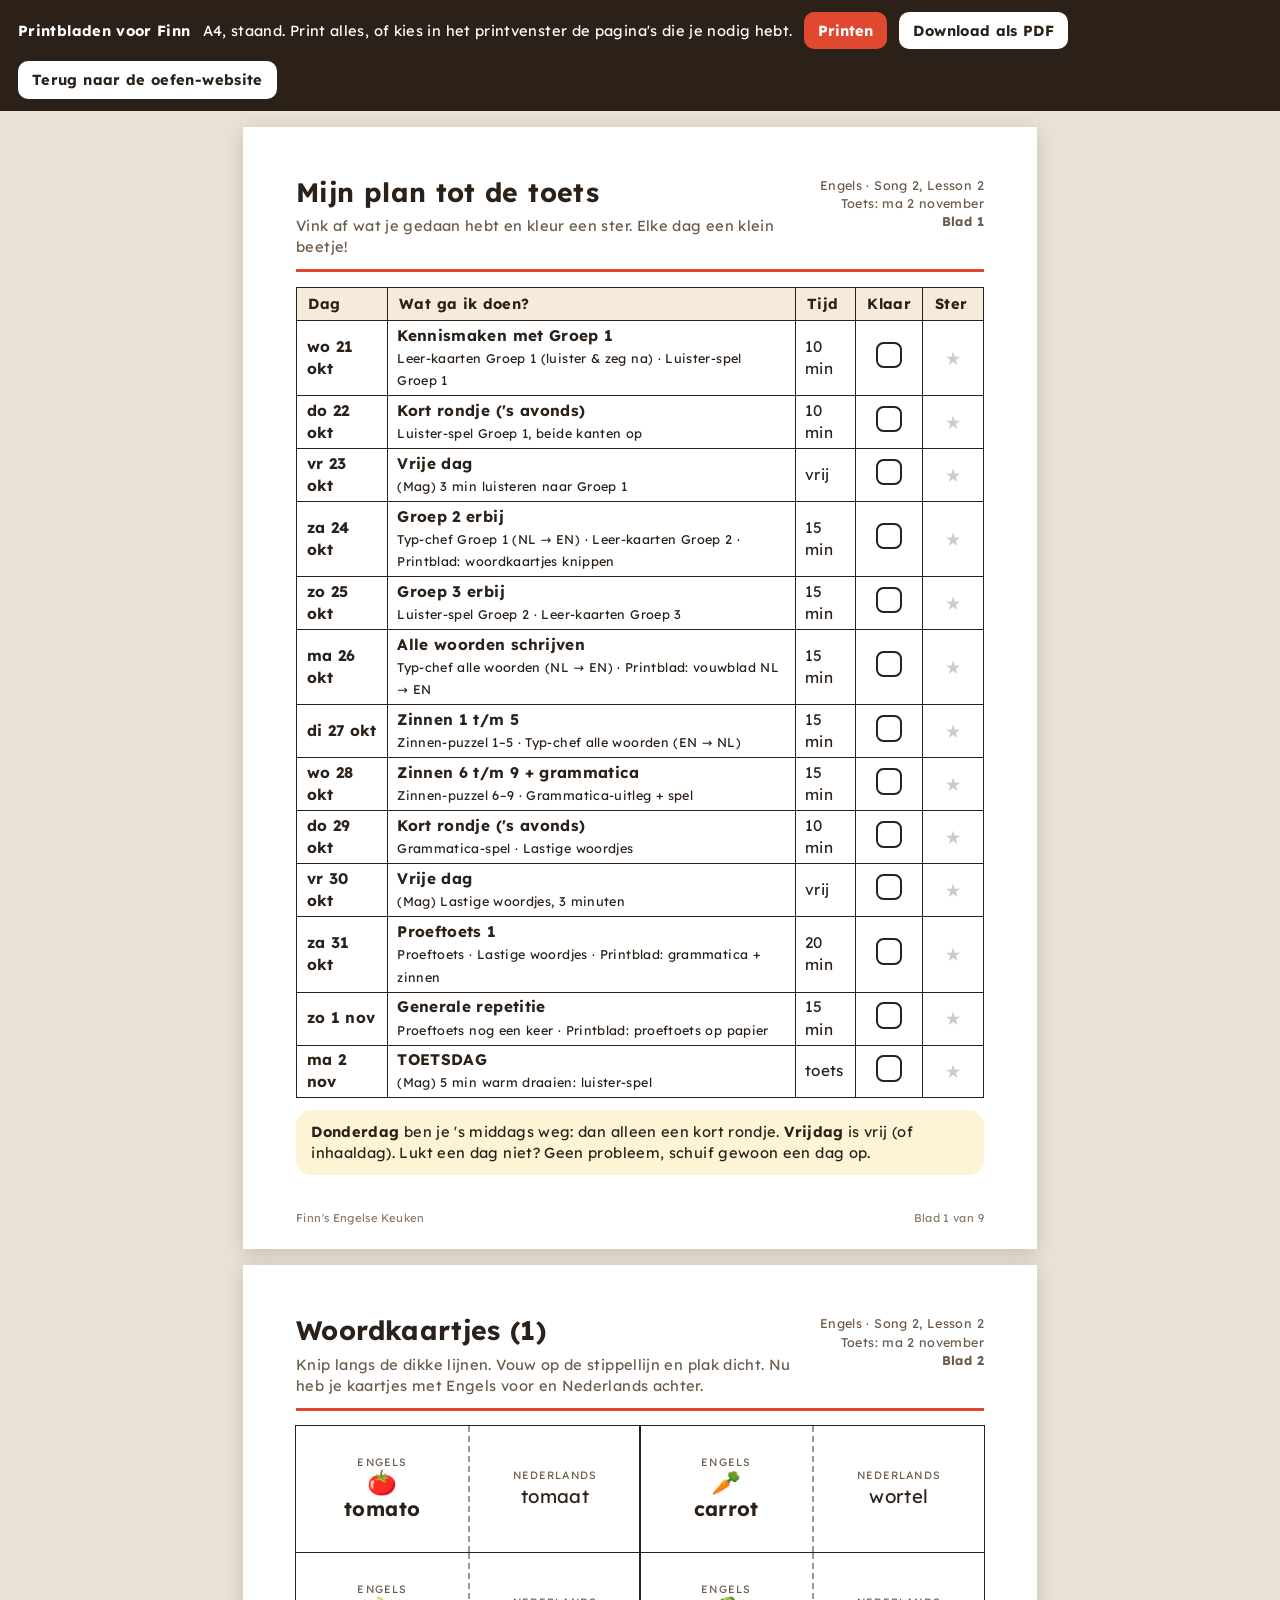
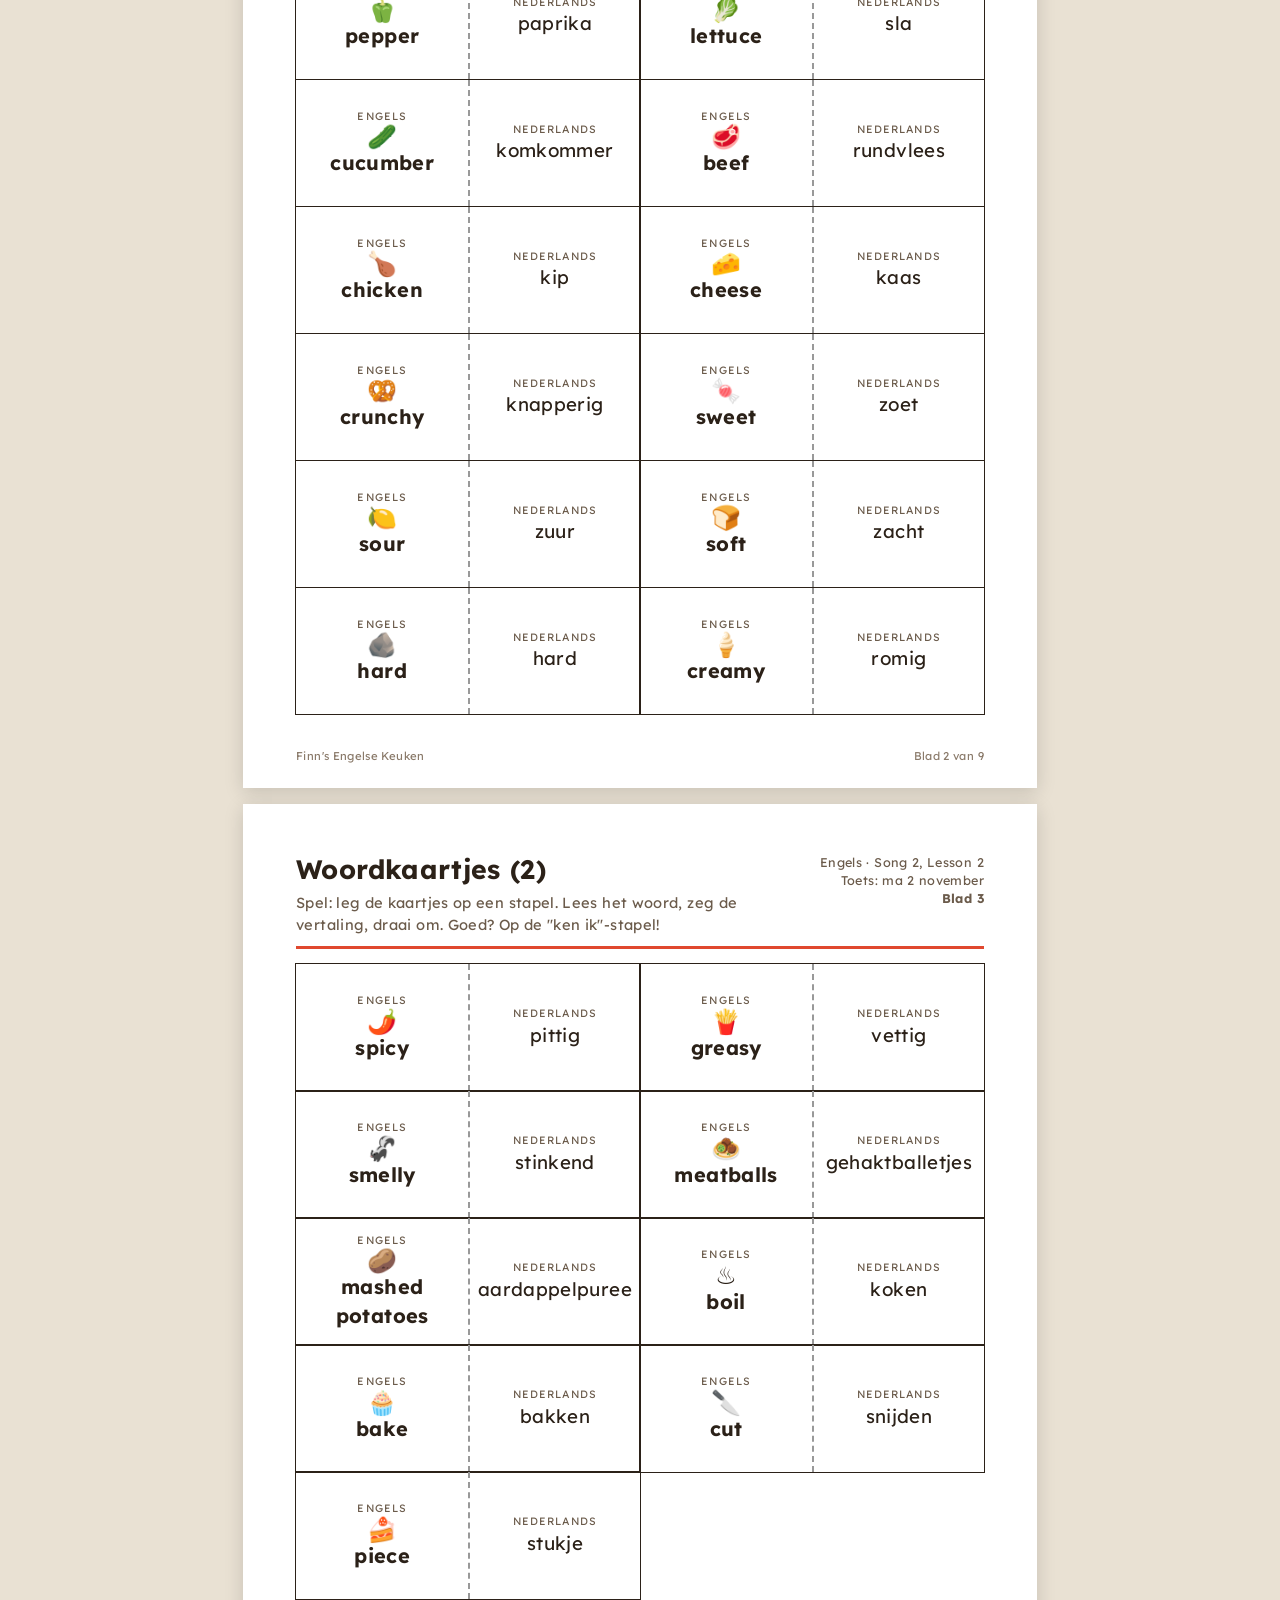
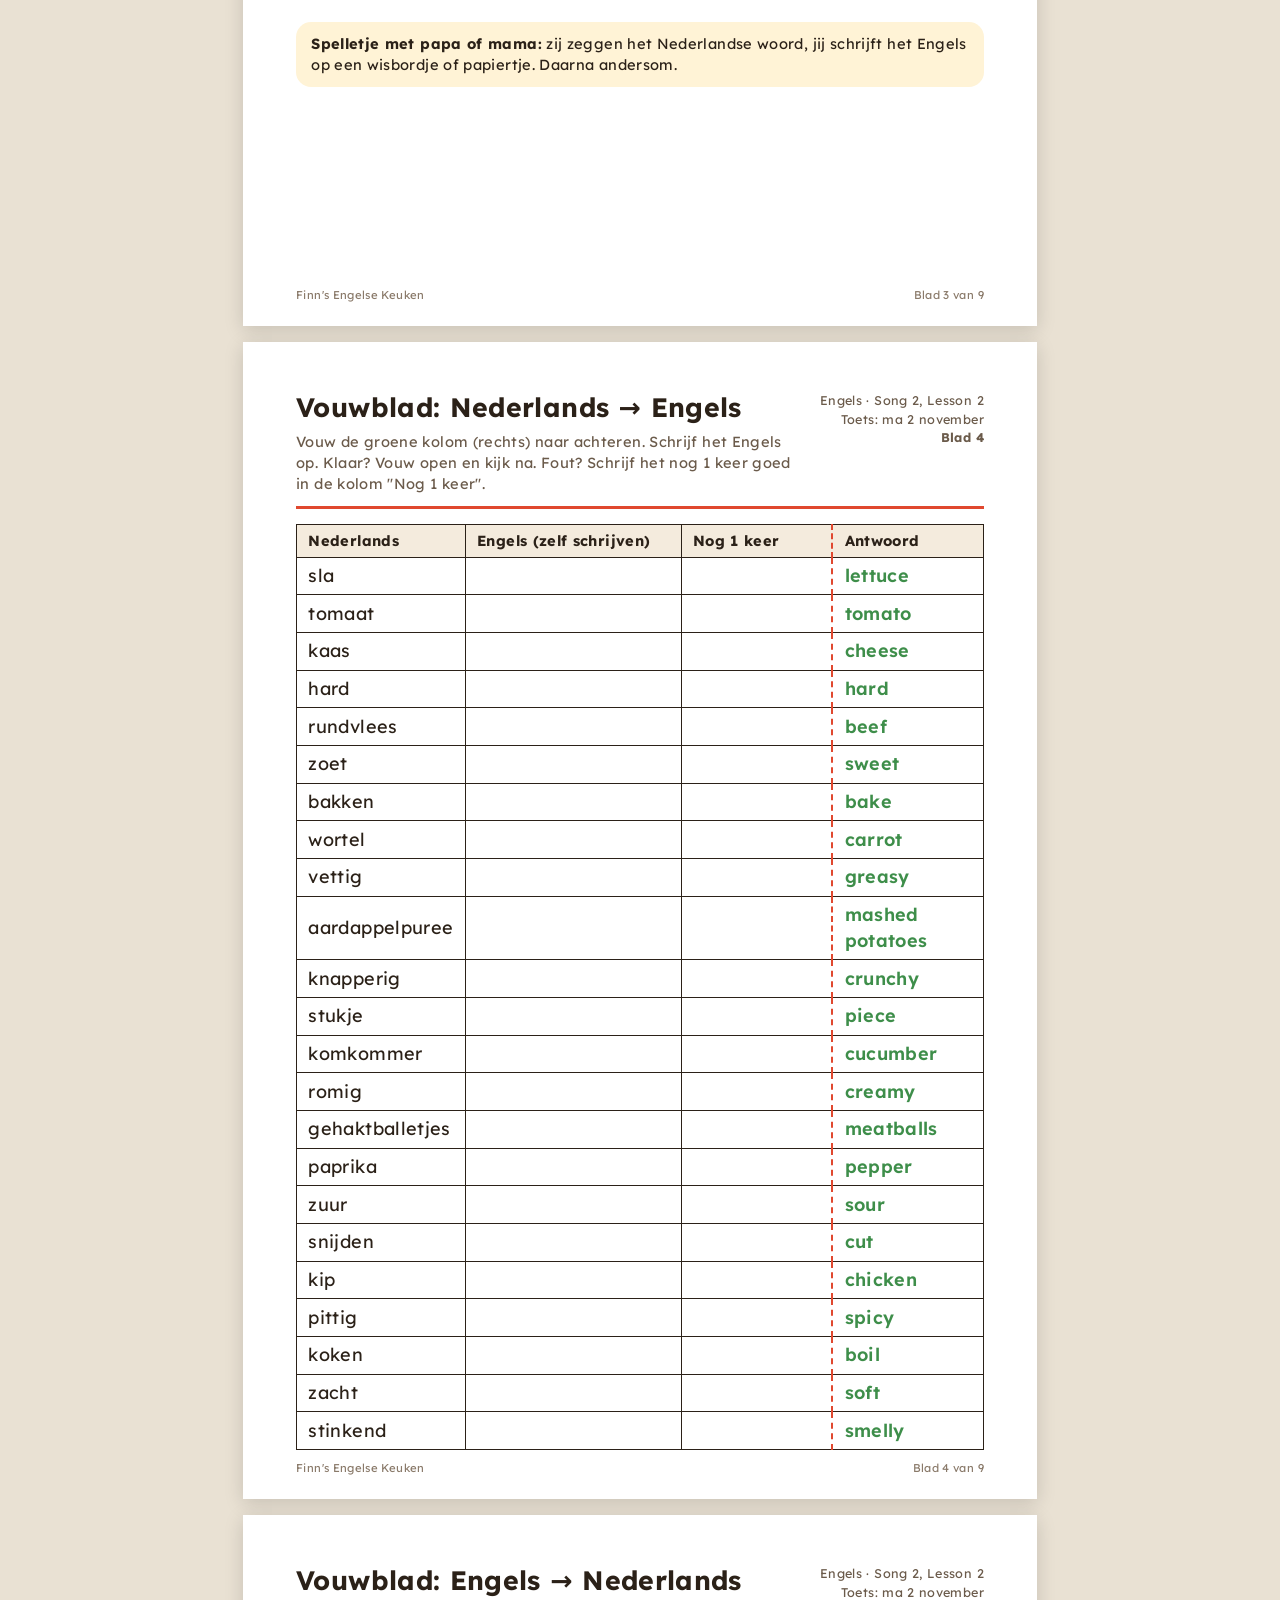
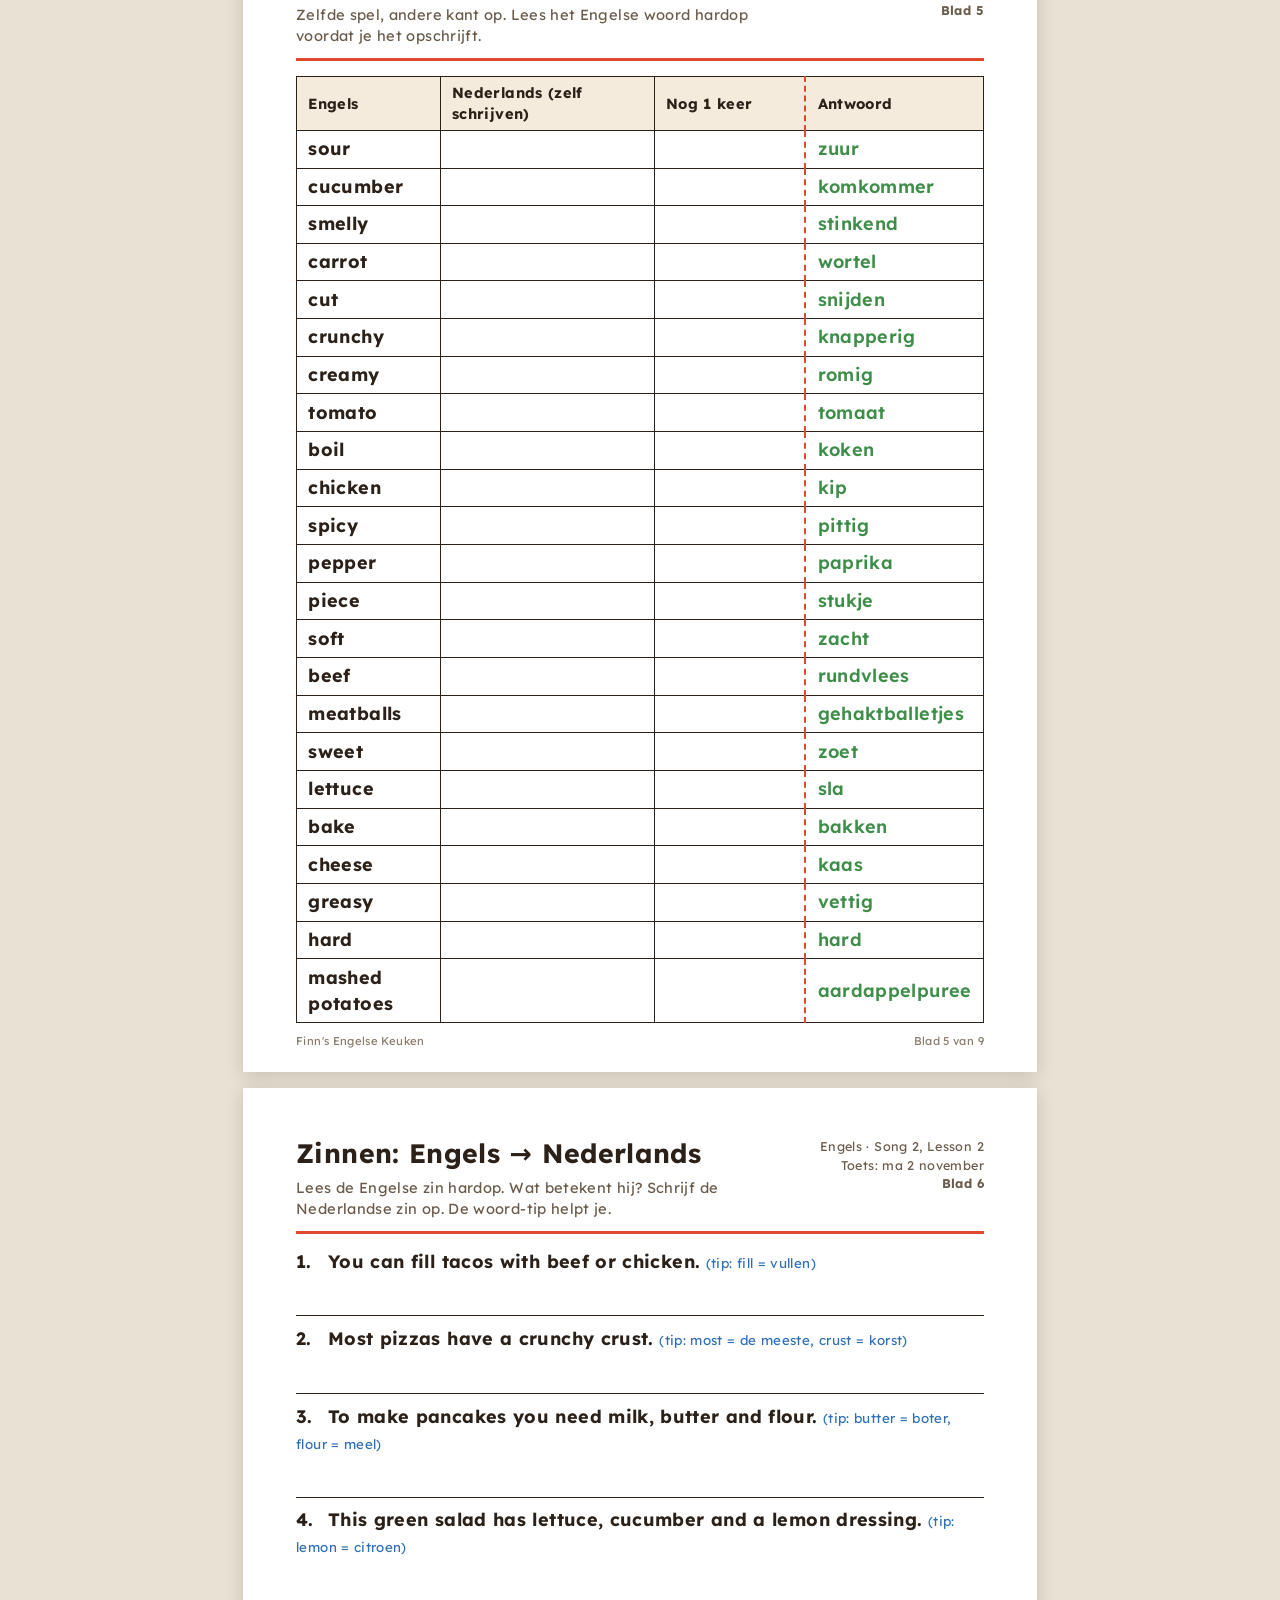
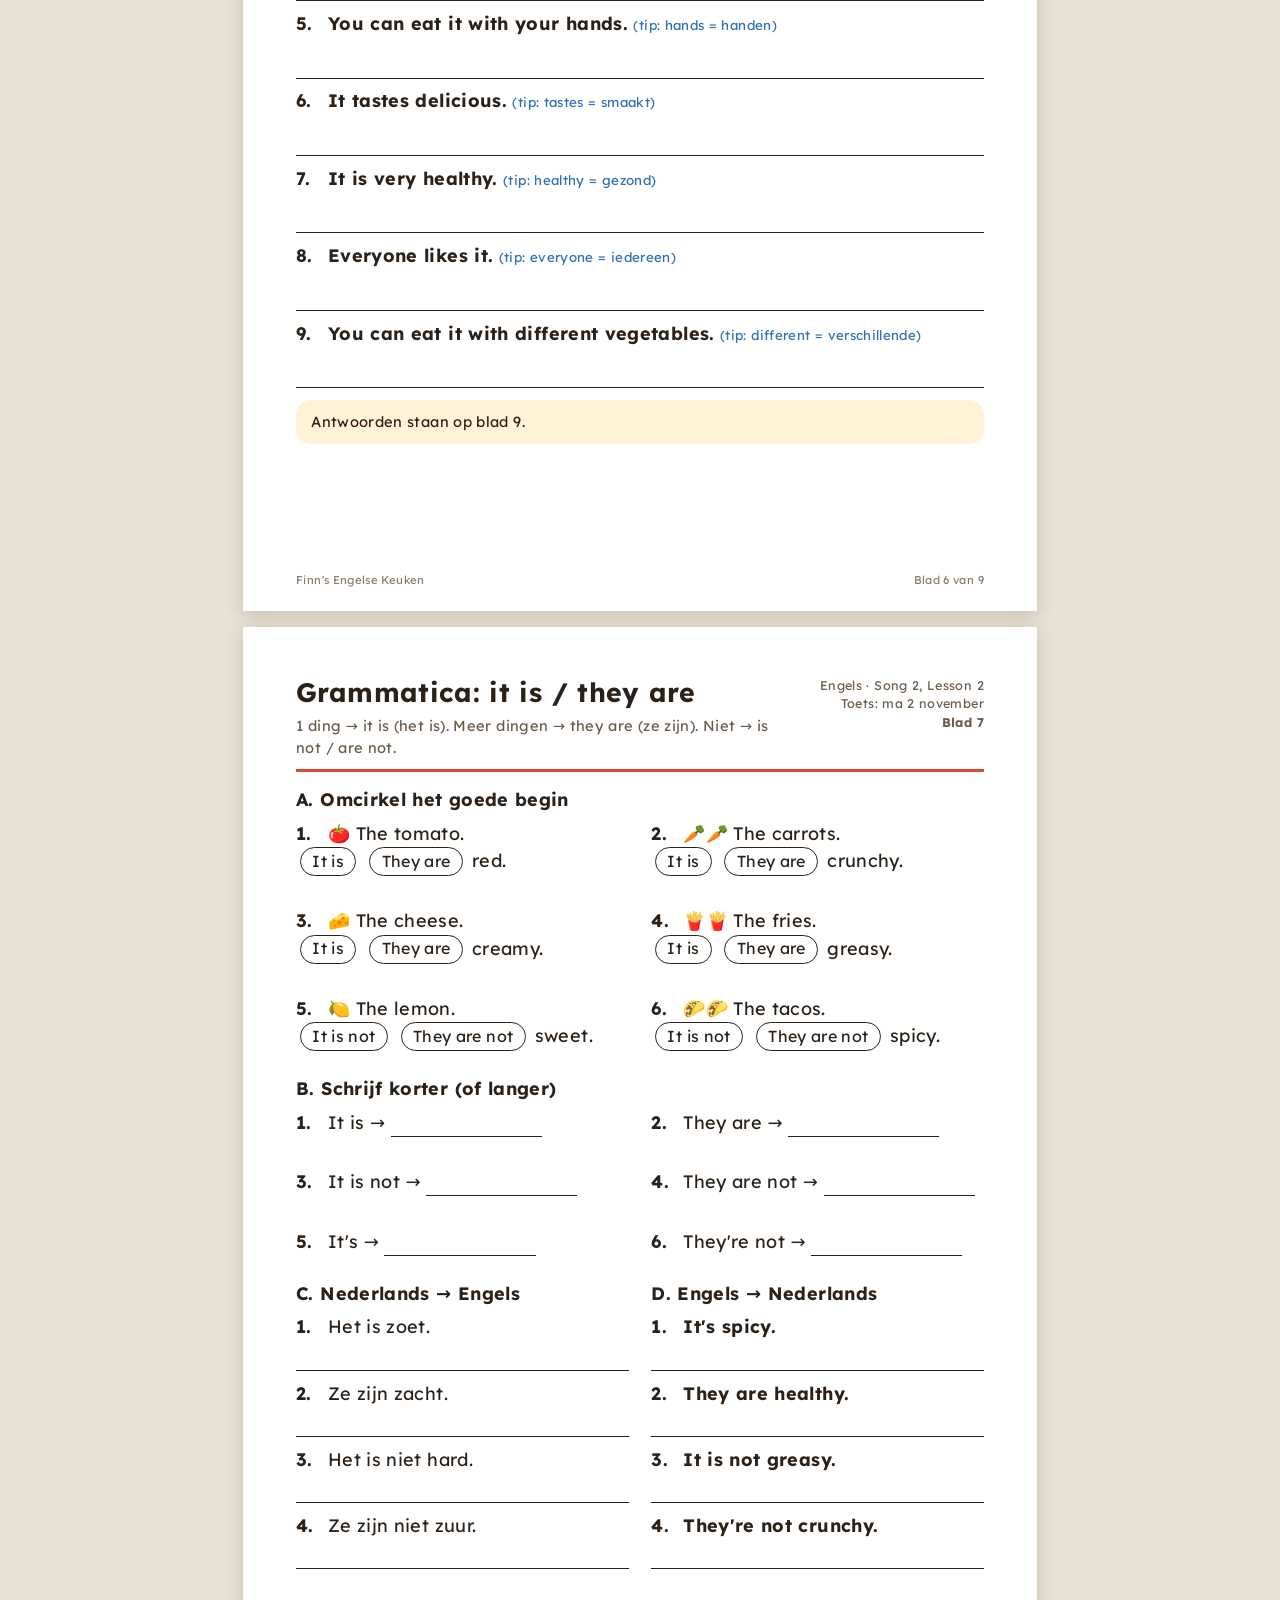
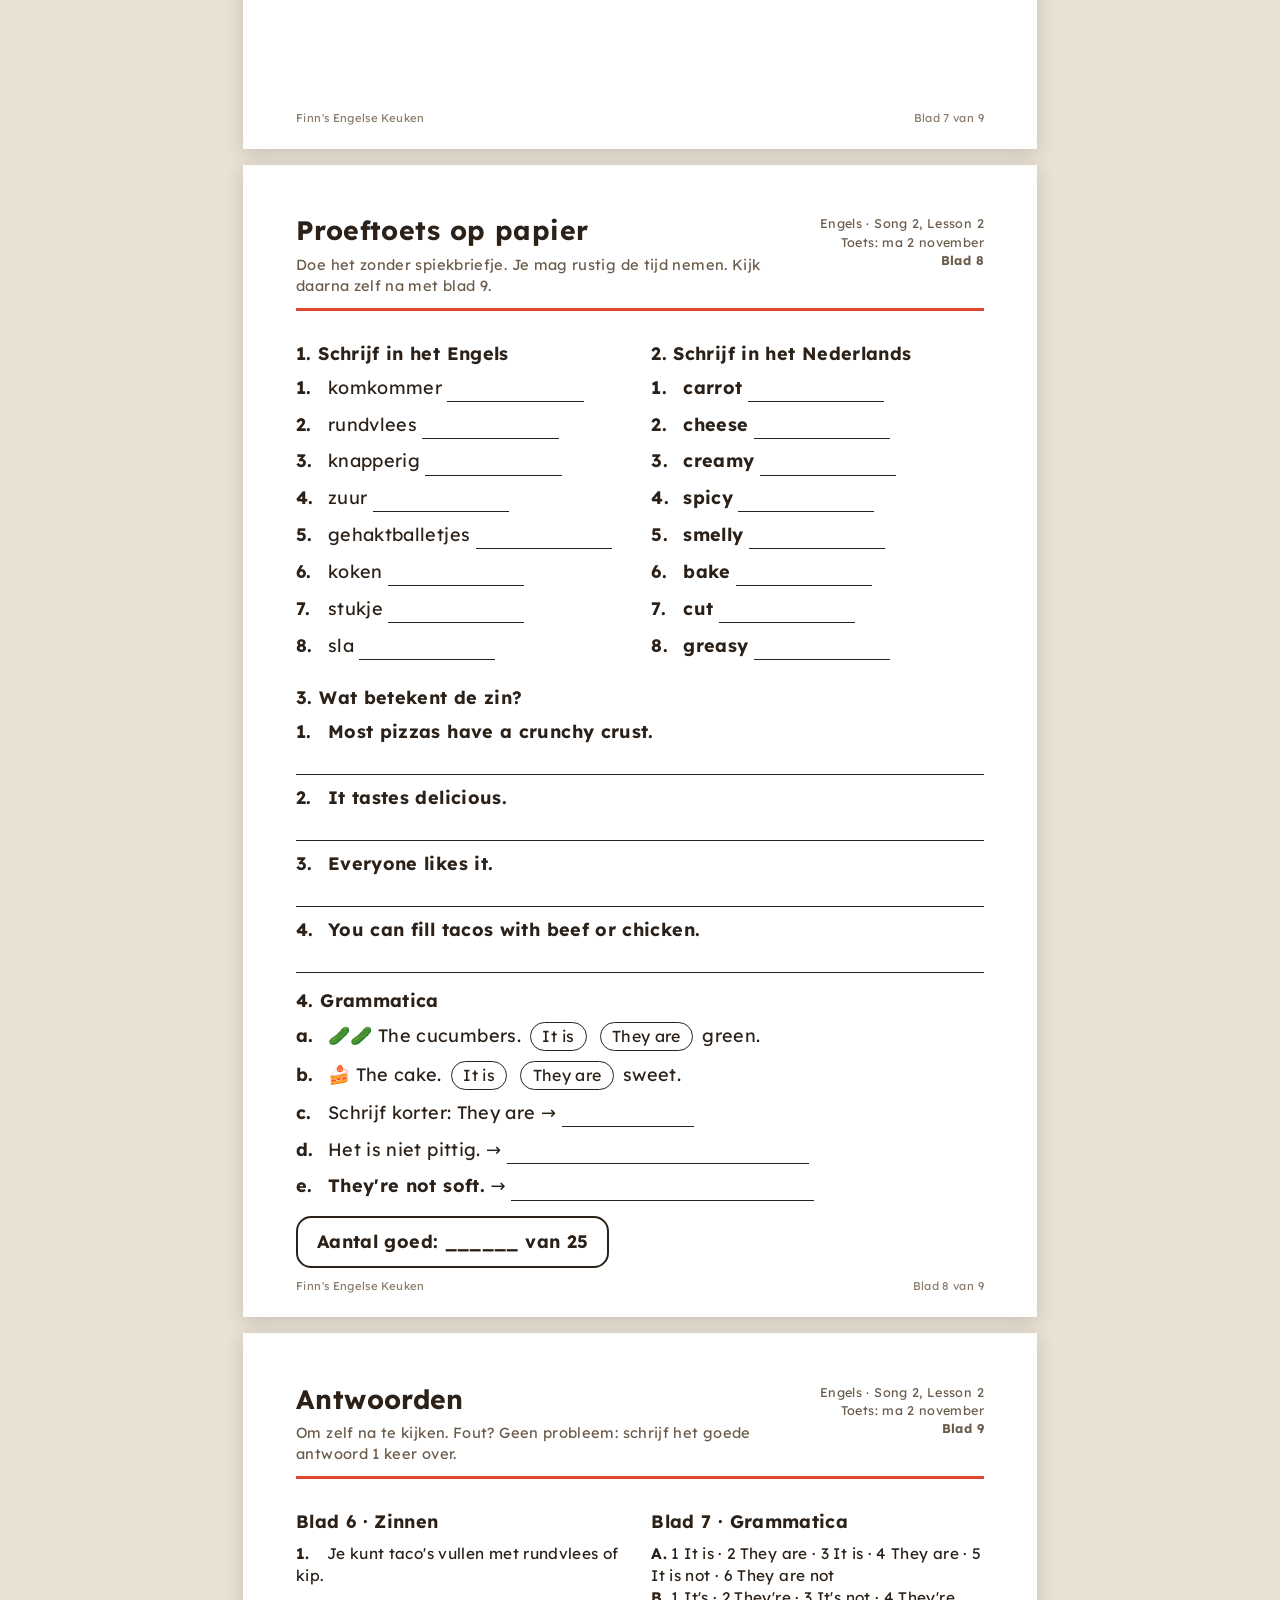
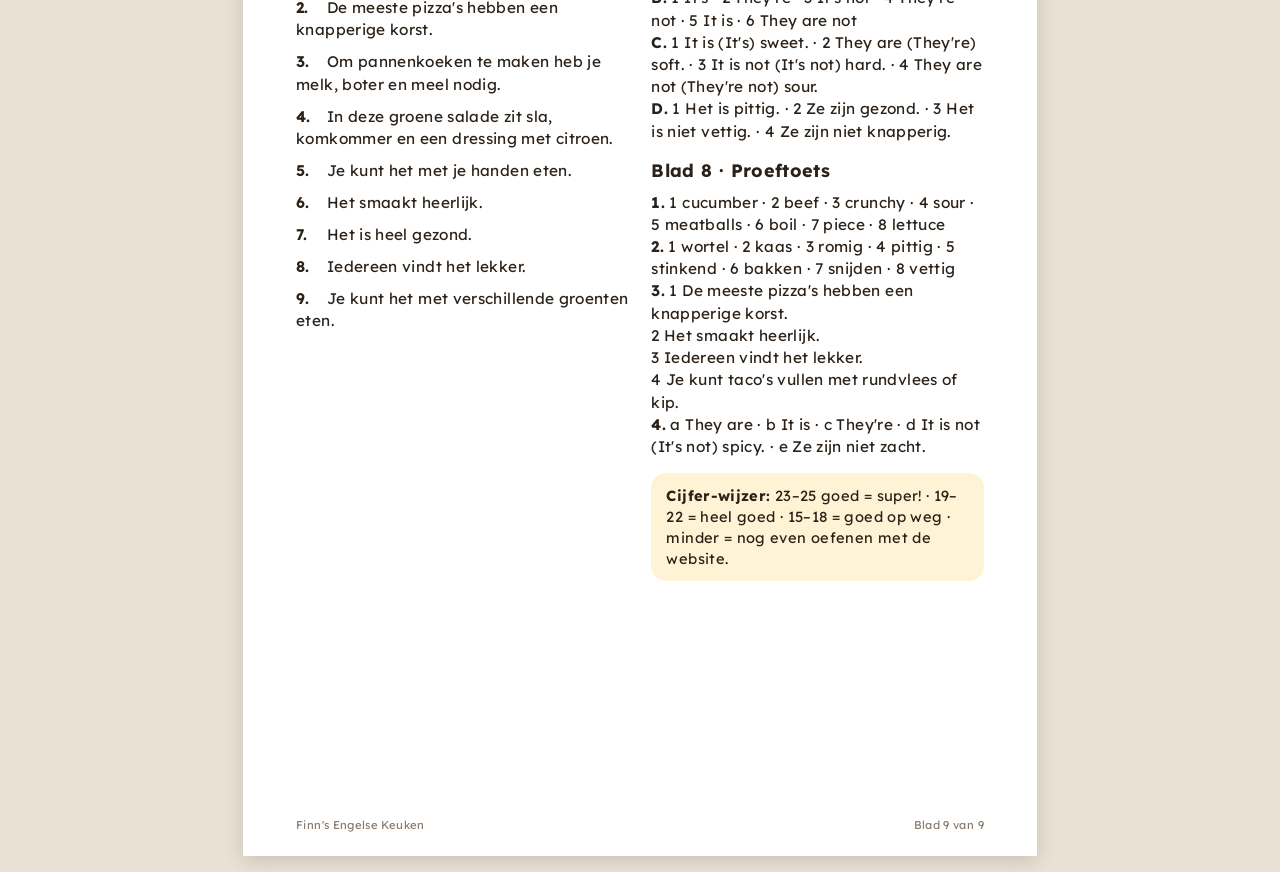
==== print.html @ b48a74d8 "Finn's Engelse Keuken" ====
<!doctype html>
<html lang="nl">
<head>
<meta charset="utf-8">
<meta name="viewport" content="width=device-width,initial-scale=1">
<title>Printbladen – Finn's Engelse Keuken</title>
<link rel="preconnect" href="https://fonts.googleapis.com">
<link rel="preconnect" href="https://fonts.gstatic.com" crossorigin>
<link href="https://fonts.googleapis.com/css2?family=Lexend:wght@400;600;700&display=swap" rel="stylesheet">
<style>
@page{size:A4;margin:13mm 14mm}
*{box-sizing:border-box}
body{font-family:'Lexend',system-ui,sans-serif;color:#2B2118;margin:0;background:#E9E1D3;letter-spacing:.02em;line-height:1.45;font-size:13.5pt}
.bar{position:sticky;top:0;background:#2B2118;color:#fff;padding:12px 18px;display:flex;gap:12px;align-items:center;flex-wrap:wrap;z-index:5;font-size:11pt}
.bar button,.bar a{font:inherit;font-weight:700;background:#E0482F;color:#fff;border:0;border-radius:10px;padding:8px 14px;cursor:pointer;text-decoration:none}
.bar a{background:#fff;color:#2B2118}
.page{width:210mm;min-height:297mm;margin:16px auto;background:#fff;padding:13mm 14mm;box-shadow:0 4px 18px rgba(0,0,0,.15);position:relative;overflow:hidden}
@media print{body{background:#fff;font-size:12.5pt}.bar{display:none}.page{margin:0;box-shadow:none;width:auto;min-height:0;padding:0;page-break-after:always;break-after:page}.page:last-child{page-break-after:auto;break-after:auto}}
h1{font-size:20pt;margin:0 0 2mm;line-height:1.2}
h2{font-size:13.5pt;margin:4mm 0 2mm}
.sub{color:#6B5B4B;font-size:11pt;margin:0 0 4mm}
.head{display:flex;justify-content:space-between;align-items:flex-start;border-bottom:3px solid #E0482F;padding-bottom:3mm;margin-bottom:4mm}
.head .nm{font-size:9.5pt;color:#6B5B4B;text-align:right;white-space:nowrap;padding-left:6mm}
.tip{background:#FFF3D6;border-radius:4mm;padding:3mm 4mm;font-size:11pt;margin:3mm 0}
table{width:100%;border-collapse:collapse}
td,th{border:1.5px solid #2B2118;padding:1.4mm 3mm;vertical-align:middle;text-align:left}
th{background:#F4EBDD;font-size:11pt}
.wline{height:11mm}
.plan td{padding:1mm 2.5mm}
.fold{border-left:2.5px dashed #E0482F!important}
.ans{color:#3E8E4A;font-weight:600}
.chk{width:7mm;height:7mm;border:2px solid #2B2118;border-radius:2mm;display:inline-block}
.cards{display:grid;grid-template-columns:1fr 1fr;gap:0}
.fc{display:grid;grid-template-columns:1fr 1fr;border:1.5px solid #2B2118;height:34mm;margin:-.75px}
.fc>div{display:flex;flex-direction:column;align-items:center;justify-content:center;text-align:center;padding:2mm}
.fc .en{font-weight:700;font-size:15pt}
.fc .nl{font-size:14pt;border-left:2px dashed #999}
.fc .pic{font-size:18pt;line-height:1}
.fc .lab{font-size:8pt;color:#6B5B4B;text-transform:uppercase;letter-spacing:.1em}
.lines{border-bottom:1.5px solid #2B2118;height:11mm}
.q{margin:0 0 2.6mm}
.num{display:inline-block;width:7mm;font-weight:700}
.circle{display:inline-block;border:1.5px solid #2B2118;border-radius:99px;padding:.5mm 3mm;margin:0 1mm;font-size:12pt}
.two{display:grid;grid-template-columns:1fr 1fr;gap:6mm}
.score{border:2px solid #2B2118;border-radius:4mm;padding:3mm 5mm;display:inline-block;font-weight:700}
.foot{position:absolute;bottom:6mm;left:14mm;right:14mm;font-size:8.5pt;color:#8a7a6a;display:flex;justify-content:space-between}
@media print{.foot{display:none}}
.star{font-size:14pt;color:#ccc}
</style>
</head>
<body>
<div class="bar"><b>Printbladen voor Finn</b><span>A4, staand. Print alles, of kies in het printvenster de pagina's die je nodig hebt.</span><button onclick="print()">Printen</button><a href="Printbladen_Finn_Engels.pdf" download>Download als PDF</a><a href="index.html">Terug naar de oefen-website</a></div>
<div id="pages"></div>
<script src="data.js"></script>
<script>
const L = LESSON, P = PLAN;
const esc = s => String(s).replace(/[&<>"]/g, c => ({'&':'&amp;','<':'&lt;','>':'&gt;','"':'&quot;'}[c]));
const head = (t, s, n) => `<div class="head"><div><h1>${t}</h1><p class="sub" style="margin:0">${s}</p></div><div class="nm">Engels · Song 2, Lesson 2<br>Toets: ma 2 november<br><b>Blad ${n}</b></div></div>`;
const pages = [];

// 1 Planning
pages.push(`${head('Mijn plan tot de toets', 'Vink af wat je gedaan hebt en kleur een ster. Elke dag een klein beetje!', 1)}
<table class="plan" style="font-size:11.5pt"><tr><th style="width:24mm">Dag</th><th>Wat ga ik doen?</th><th style="width:16mm">Tijd</th><th style="width:16mm">Klaar</th><th style="width:16mm">Ster</th></tr>
${P.map(d => `<tr><td><b>${esc(d.day)}</b></td><td><b>${esc(d.title)}</b><br><span style="font-size:9.5pt">${d.tasks.map(t => esc(t.text)).join(' · ')}</span></td><td>${d.test ? 'toets' : d.min ? d.min + ' min' : 'vrij'}</td><td style="text-align:center"><span class="chk"></span></td><td style="text-align:center"><span class="star">★</span></td></tr>`).join('')}
</table>
<div class="tip"><b>Donderdag</b> ben je 's middags weg: dan alleen een kort rondje. <b>Vrijdag</b> is vrij (of inhaaldag). Lukt een dag niet? Geen probleem, schuif gewoon een dag op.</div>`);

// 2-3 Woordkaartjes
const cardsHtml = ws => `<div class="cards">${ws.map(w => `<div class="fc"><div><span class="lab">Engels</span><span class="pic">${w.pic}</span><span class="en">${esc(w.en)}</span></div><div class="nl"><span class="lab">Nederlands</span><span>${esc(w.nl)}</span></div></div>`).join('')}</div>`;
pages.push(`${head('Woordkaartjes (1)', 'Knip langs de dikke lijnen. Vouw op de stippellijn en plak dicht. Nu heb je kaartjes met Engels voor en Nederlands achter.', 2)}${cardsHtml(L.words.slice(0, 14))}`);
pages.push(`${head('Woordkaartjes (2)', 'Spel: leg de kaartjes op een stapel. Lees het woord, zeg de vertaling, draai om. Goed? Op de "ken ik"-stapel!', 3)}${cardsHtml(L.words.slice(14))}
<div class="tip" style="margin-top:6mm"><b>Spelletje met papa of mama:</b> zij zeggen het Nederlandse woord, jij schrijft het Engels op een wisbordje of papiertje. Daarna andersom.</div>`);

// 4 Vouwblad NL->EN
const order1 = [3,0,7,12,5,9,20,1,15,18,8,22,4,13,17,2,10,21,6,14,19,11,16];
pages.push(`${head('Vouwblad: Nederlands → Engels', 'Vouw de groene kolom (rechts) naar achteren. Schrijf het Engels op. Klaar? Vouw open en kijk na. Fout? Schrijf het nog 1 keer goed in de kolom "Nog 1 keer".', 4)}
<table><tr><th style="width:38mm">Nederlands</th><th>Engels (zelf schrijven)</th><th style="width:40mm">Nog 1 keer</th><th class="fold" style="width:40mm">Antwoord</th></tr>
${order1.map(i => L.words[i]).map(w => `<tr><td>${esc(w.nl)}</td><td></td><td></td><td class="fold ans">${esc(w.en)}</td></tr>`).join('')}</table>`);

// 5 Vouwblad EN->NL
const order2 = [10,4,16,1,21,8,13,0,19,6,14,2,22,11,5,17,9,3,20,7,15,12,18];
pages.push(`${head('Vouwblad: Engels → Nederlands', 'Zelfde spel, andere kant op. Lees het Engelse woord hardop voordat je het opschrijft.', 5)}
<table><tr><th style="width:38mm">Engels</th><th>Nederlands (zelf schrijven)</th><th style="width:40mm">Nog 1 keer</th><th class="fold" style="width:40mm">Antwoord</th></tr>
${order2.map(i => L.words[i]).map(w => `<tr><td><b>${esc(w.en)}</b></td><td></td><td></td><td class="fold ans">${esc(w.nl)}</td></tr>`).join('')}</table>`);

// 6 Zinnen
pages.push(`${head('Zinnen: Engels → Nederlands', 'Lees de Engelse zin hardop. Wat betekent hij? Schrijf de Nederlandse zin op. De woord-tip helpt je.', 6)}
${L.phrases.map((p, i) => `<div class="q"><span class="num">${i + 1}.</span> <b>${esc(p.en)}</b> <span style="font-size:10pt;color:#2F6FB5">(tip: ${esc(p.tip)})</span><div class="lines"></div></div>`).join('')}
<div class="tip">Antwoorden staan op blad 9.</div>`);

// 7 Grammatica
const gA = [['🍅','The tomato.','red.','It is','They are'],['🥕🥕','The carrots.','crunchy.','It is','They are'],['🧀','The cheese.','creamy.','It is','They are'],['🍟🍟','The fries.','greasy.','It is','They are'],['🍋','The lemon.','sweet.','It is not','They are not'],['🌮🌮','The tacos.','spicy.','It is not','They are not']];
pages.push(`${head('Grammatica: it is / they are', '1 ding → it is (het is). Meer dingen → they are (ze zijn). Niet → is not / are not.', 7)}
<h2>A. Omcirkel het goede begin</h2>
<div class="two">${gA.map((g, i) => `<div class="q"><span class="num">${i + 1}.</span> ${g[0]} ${g[1]}<br><span class="circle">${g[3]}</span> <span class="circle">${g[4]}</span> ${g[2]}</div>`).join('')}</div>
<h2>B. Schrijf korter (of langer)</h2>
<div class="two">${[["It is →",""],["They are →",""],["It is not →",""],["They are not →",""],["It's →",""],["They're not →",""]].map((x,i)=>`<div class="q"><span class="num">${i+1}.</span> ${x[0]} <span style="display:inline-block;width:40mm;border-bottom:1.5px solid #2B2118">&nbsp;</span></div>`).join('')}</div>
<div class="two"><div><h2>C. Nederlands → Engels</h2>
${['Het is zoet.','Ze zijn zacht.','Het is niet hard.','Ze zijn niet zuur.'].map((s,i)=>`<div class="q"><span class="num">${i+1}.</span> ${s}<div class="lines" style="height:8mm"></div></div>`).join('')}</div><div>
<h2>D. Engels → Nederlands</h2>
${["It's spicy.","They are healthy.","It is not greasy.","They're not crunchy."].map((s,i)=>`<div class="q"><span class="num">${i+1}.</span> <b>${s}</b><div class="lines" style="height:8mm"></div></div>`).join('')}</div></div>`);

// 8 Proeftoets
const tNE = ['cucumber','beef','crunchy','sour','meatballs','boil','piece','lettuce'].map(id => L.words.find(w => w.id === id));
const tEN = ['carrot','cheese','creamy','spicy','smelly','bake','cut','greasy'].map(id => L.words.find(w => w.id === id));
const tP = [L.phrases[1], L.phrases[5], L.phrases[7], L.phrases[0]];
pages.push(`${head('Proeftoets op papier', 'Doe het zonder spiekbriefje. Je mag rustig de tijd nemen. Kijk daarna zelf na met blad 9.', 8)}
<div class="two"><div><h2>1. Schrijf in het Engels</h2>${tNE.map((w,i)=>`<div class="q"><span class="num">${i+1}.</span> ${esc(w.nl)} <span style="display:inline-block;width:36mm;border-bottom:1.5px solid #2B2118">&nbsp;</span></div>`).join('')}</div>
<div><h2>2. Schrijf in het Nederlands</h2>${tEN.map((w,i)=>`<div class="q"><span class="num">${i+1}.</span> <b>${esc(w.en)}</b> <span style="display:inline-block;width:36mm;border-bottom:1.5px solid #2B2118">&nbsp;</span></div>`).join('')}</div></div>
<h2>3. Wat betekent de zin?</h2>${tP.map((p,i)=>`<div class="q"><span class="num">${i+1}.</span> <b>${esc(p.en)}</b><div class="lines" style="height:8mm"></div></div>`).join('')}
<h2>4. Grammatica</h2>
<div class="q"><span class="num">a.</span> 🥒🥒 The cucumbers. <span class="circle">It is</span> <span class="circle">They are</span> green.</div>
<div class="q"><span class="num">b.</span> 🍰 The cake. <span class="circle">It is</span> <span class="circle">They are</span> sweet.</div>
<div class="q"><span class="num">c.</span> Schrijf korter: They are → <span style="display:inline-block;width:35mm;border-bottom:1.5px solid #2B2118">&nbsp;</span></div>
<div class="q"><span class="num">d.</span> Het is niet pittig. → <span style="display:inline-block;width:80mm;border-bottom:1.5px solid #2B2118">&nbsp;</span></div>
<div class="q"><span class="num">e.</span> <b>They're not soft.</b> → <span style="display:inline-block;width:80mm;border-bottom:1.5px solid #2B2118">&nbsp;</span></div>
<div style="margin-top:4mm"><span class="score">Aantal goed: ______ van 25</span></div>`);

// 9 Antwoorden
pages.push(`${head('Antwoorden', 'Om zelf na te kijken. Fout? Geen probleem: schrijf het goede antwoord 1 keer over.', 9)}
<div class="two"><div>
<h2>Blad 6 · Zinnen</h2>${L.phrases.map((p,i)=>`<div class="q" style="font-size:11.5pt"><span class="num">${i+1}.</span> ${esc(p.nl)}</div>`).join('')}
</div><div>
<h2>Blad 7 · Grammatica</h2>
<div style="font-size:11.5pt"><b>A.</b> 1 It is · 2 They are · 3 It is · 4 They are · 5 It is not · 6 They are not<br>
<b>B.</b> 1 It's · 2 They're · 3 It's not · 4 They're not · 5 It is · 6 They are not<br>
<b>C.</b> 1 It is (It's) sweet. · 2 They are (They're) soft. · 3 It is not (It's not) hard. · 4 They are not (They're not) sour.<br>
<b>D.</b> 1 Het is pittig. · 2 Ze zijn gezond. · 3 Het is niet vettig. · 4 Ze zijn niet knapperig.</div>
<h2>Blad 8 · Proeftoets</h2>
<div style="font-size:11.5pt"><b>1.</b> ${tNE.map((w,i)=>`${i+1} ${esc(w.en)}`).join(' · ')}<br>
<b>2.</b> ${tEN.map((w,i)=>`${i+1} ${esc(w.nl)}`).join(' · ')}<br>
<b>3.</b> ${tP.map((p,i)=>`${i+1} ${esc(p.nl)}`).join('<br>')}<br>
<b>4.</b> a They are · b It is · c They're · d It is not (It's not) spicy. · e Ze zijn niet zacht.</div>
<div class="tip" style="margin-top:4mm;font-size:11pt"><b>Cijfer-wijzer:</b> 23–25 goed = super! · 19–22 = heel goed · 15–18 = goed op weg · minder = nog even oefenen met de website.</div>
</div></div>`);

document.getElementById('pages').innerHTML = pages.map((p, i) => `<section class="page">${p}<div class="foot"><span>Finn's Engelse Keuken</span><span>Blad ${i + 1} van ${pages.length}</span></div></section>`).join('');
</script>
</body>
</html>
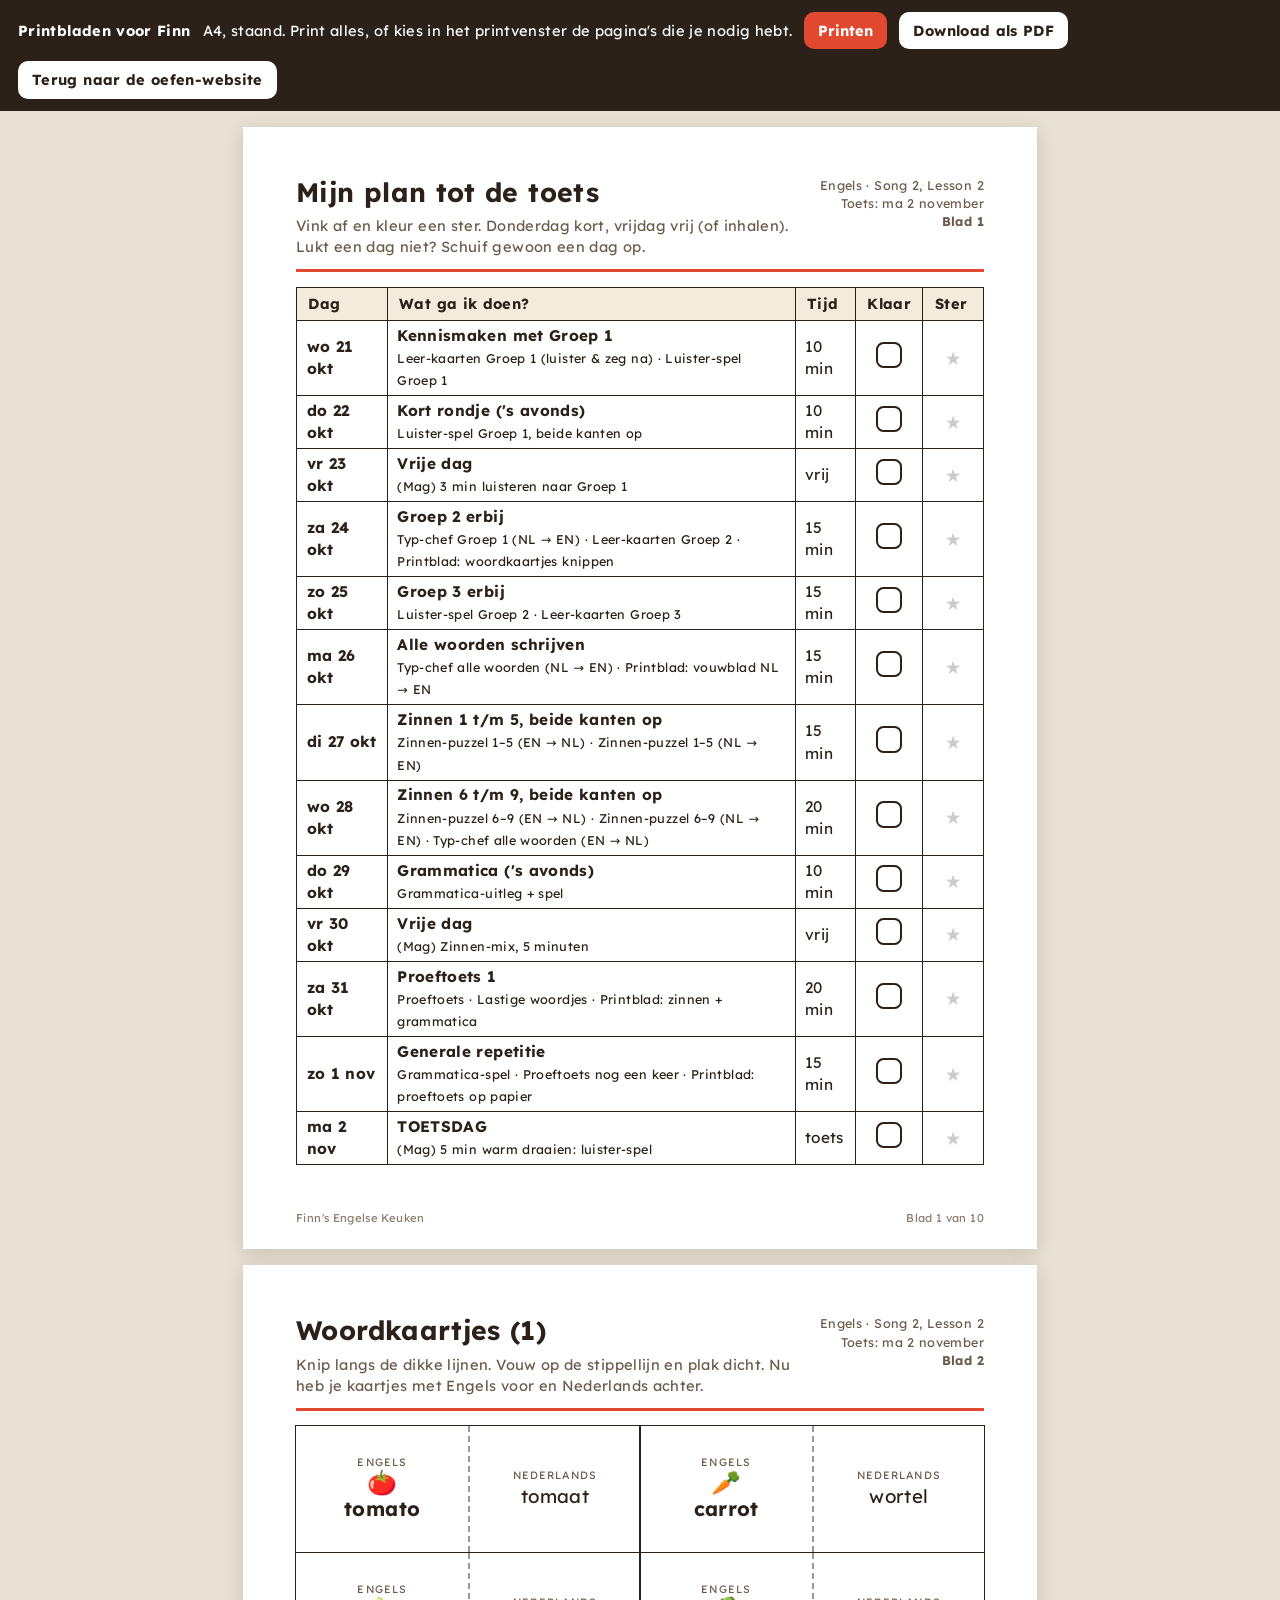
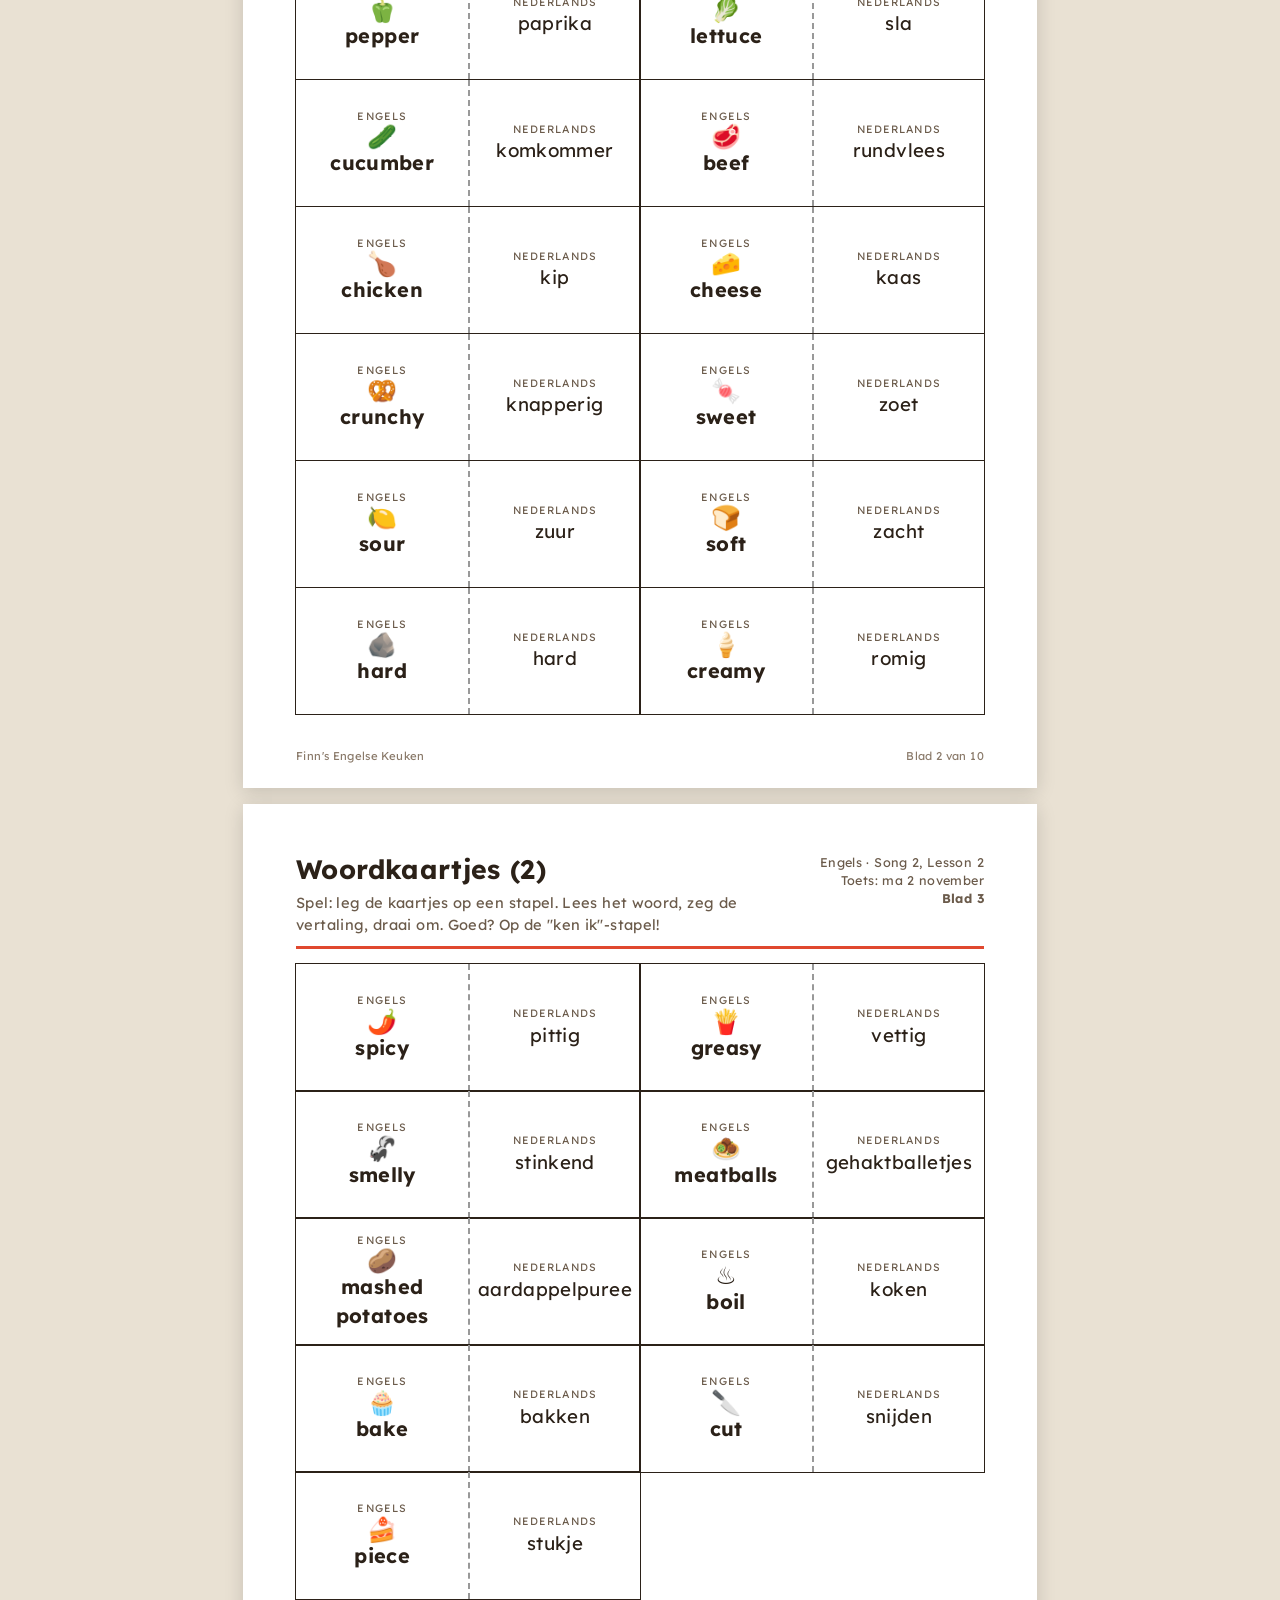
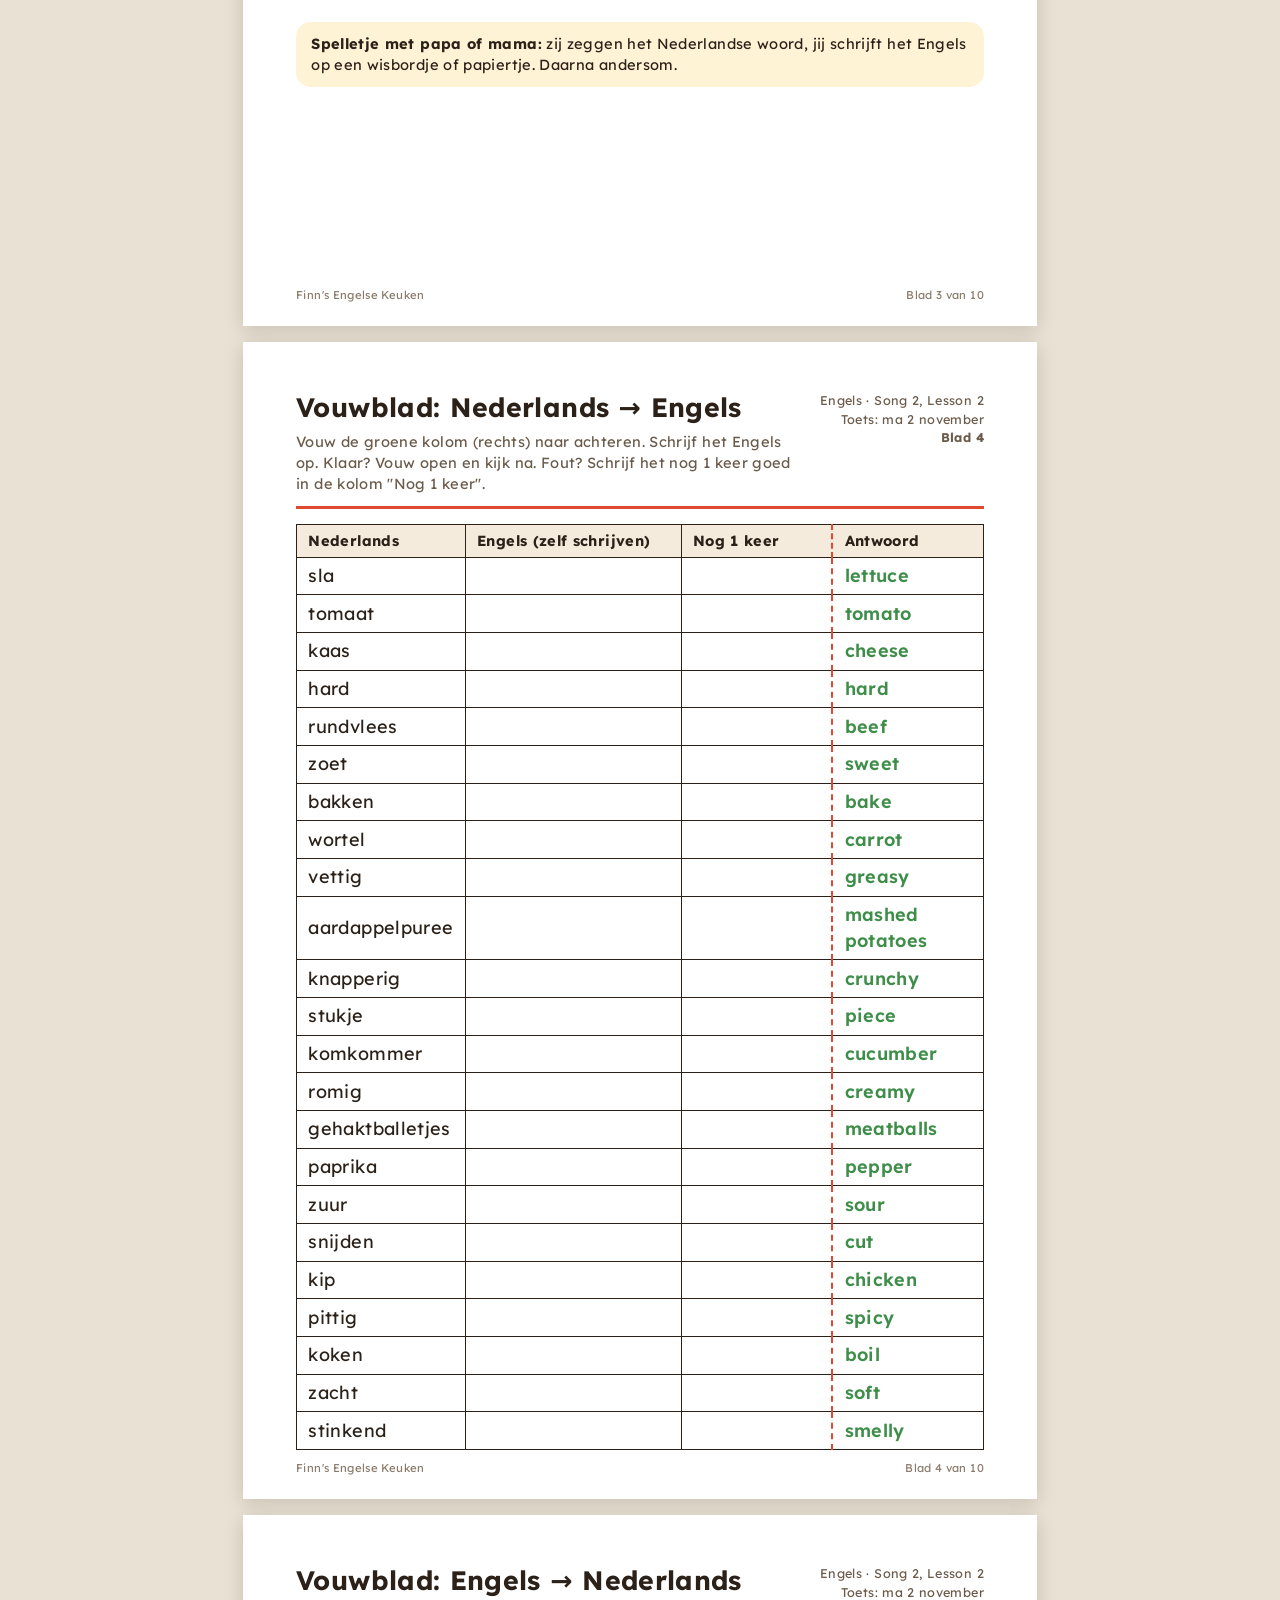
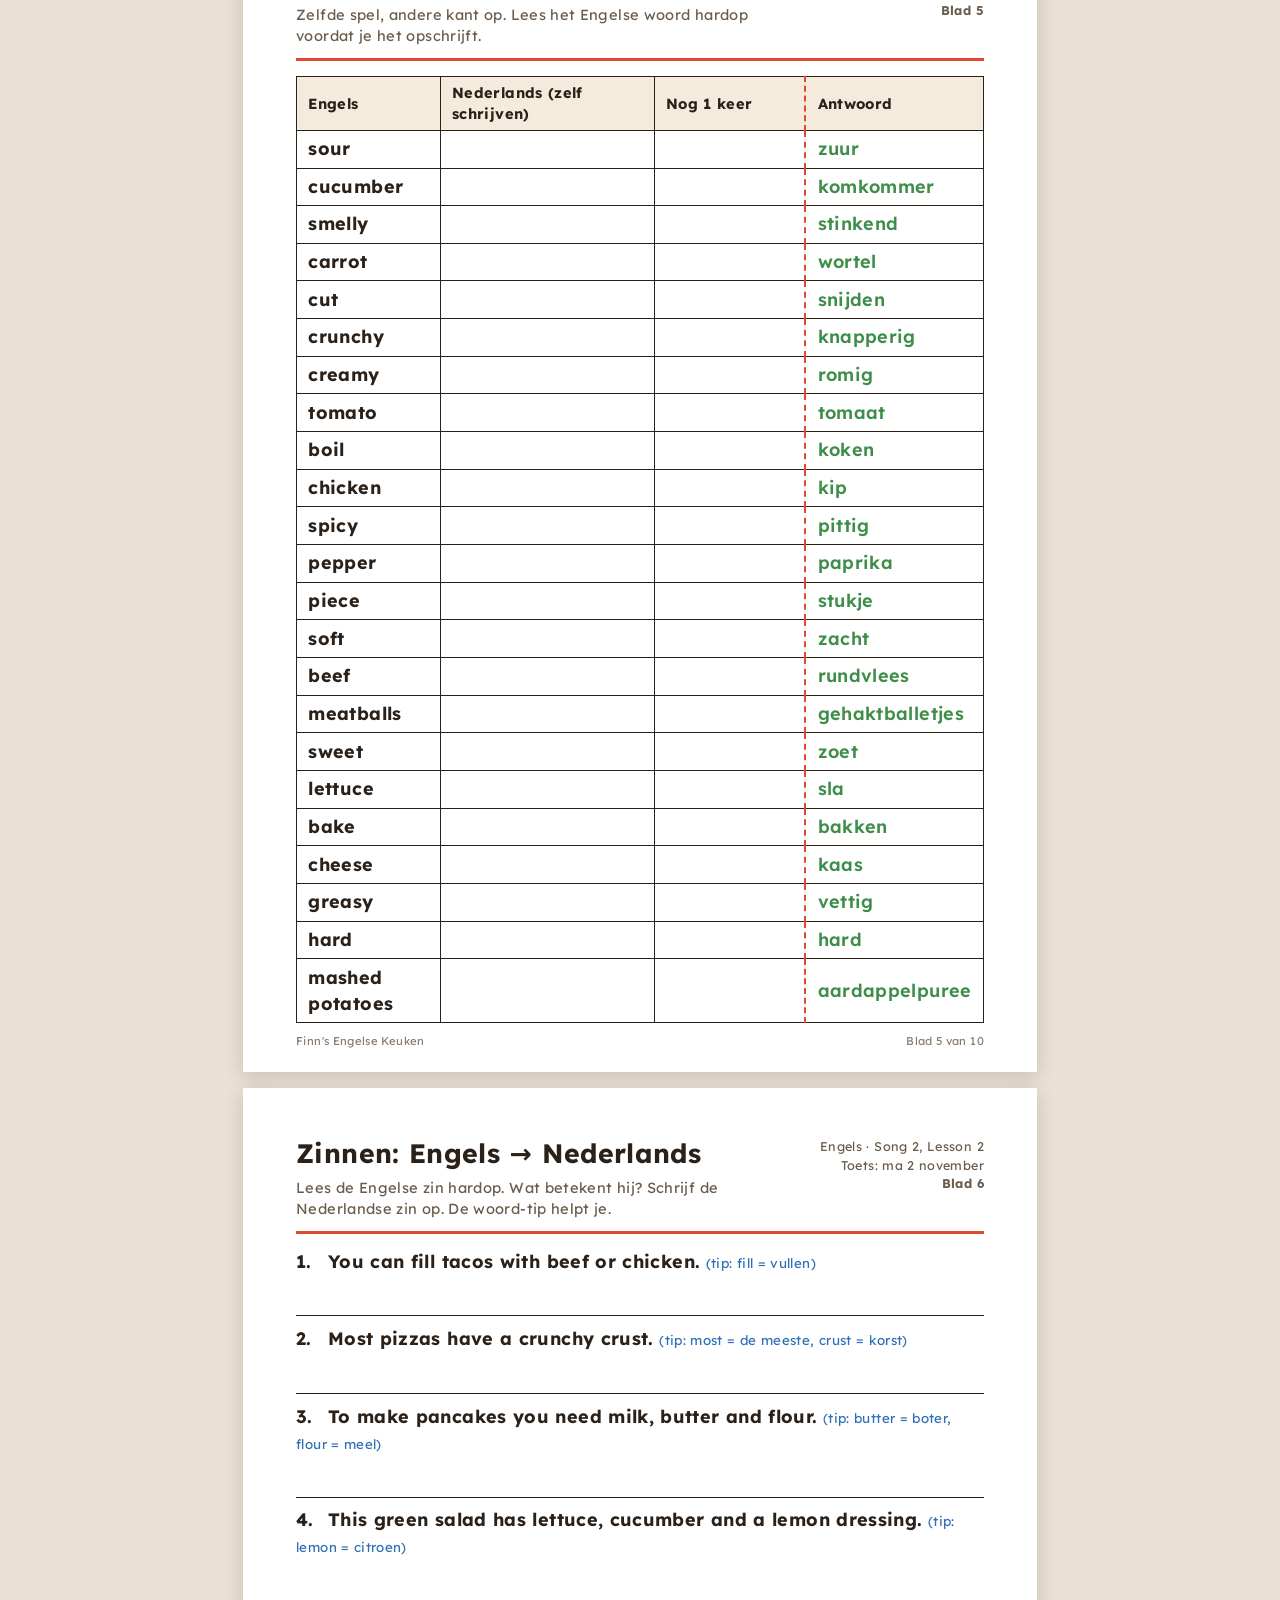
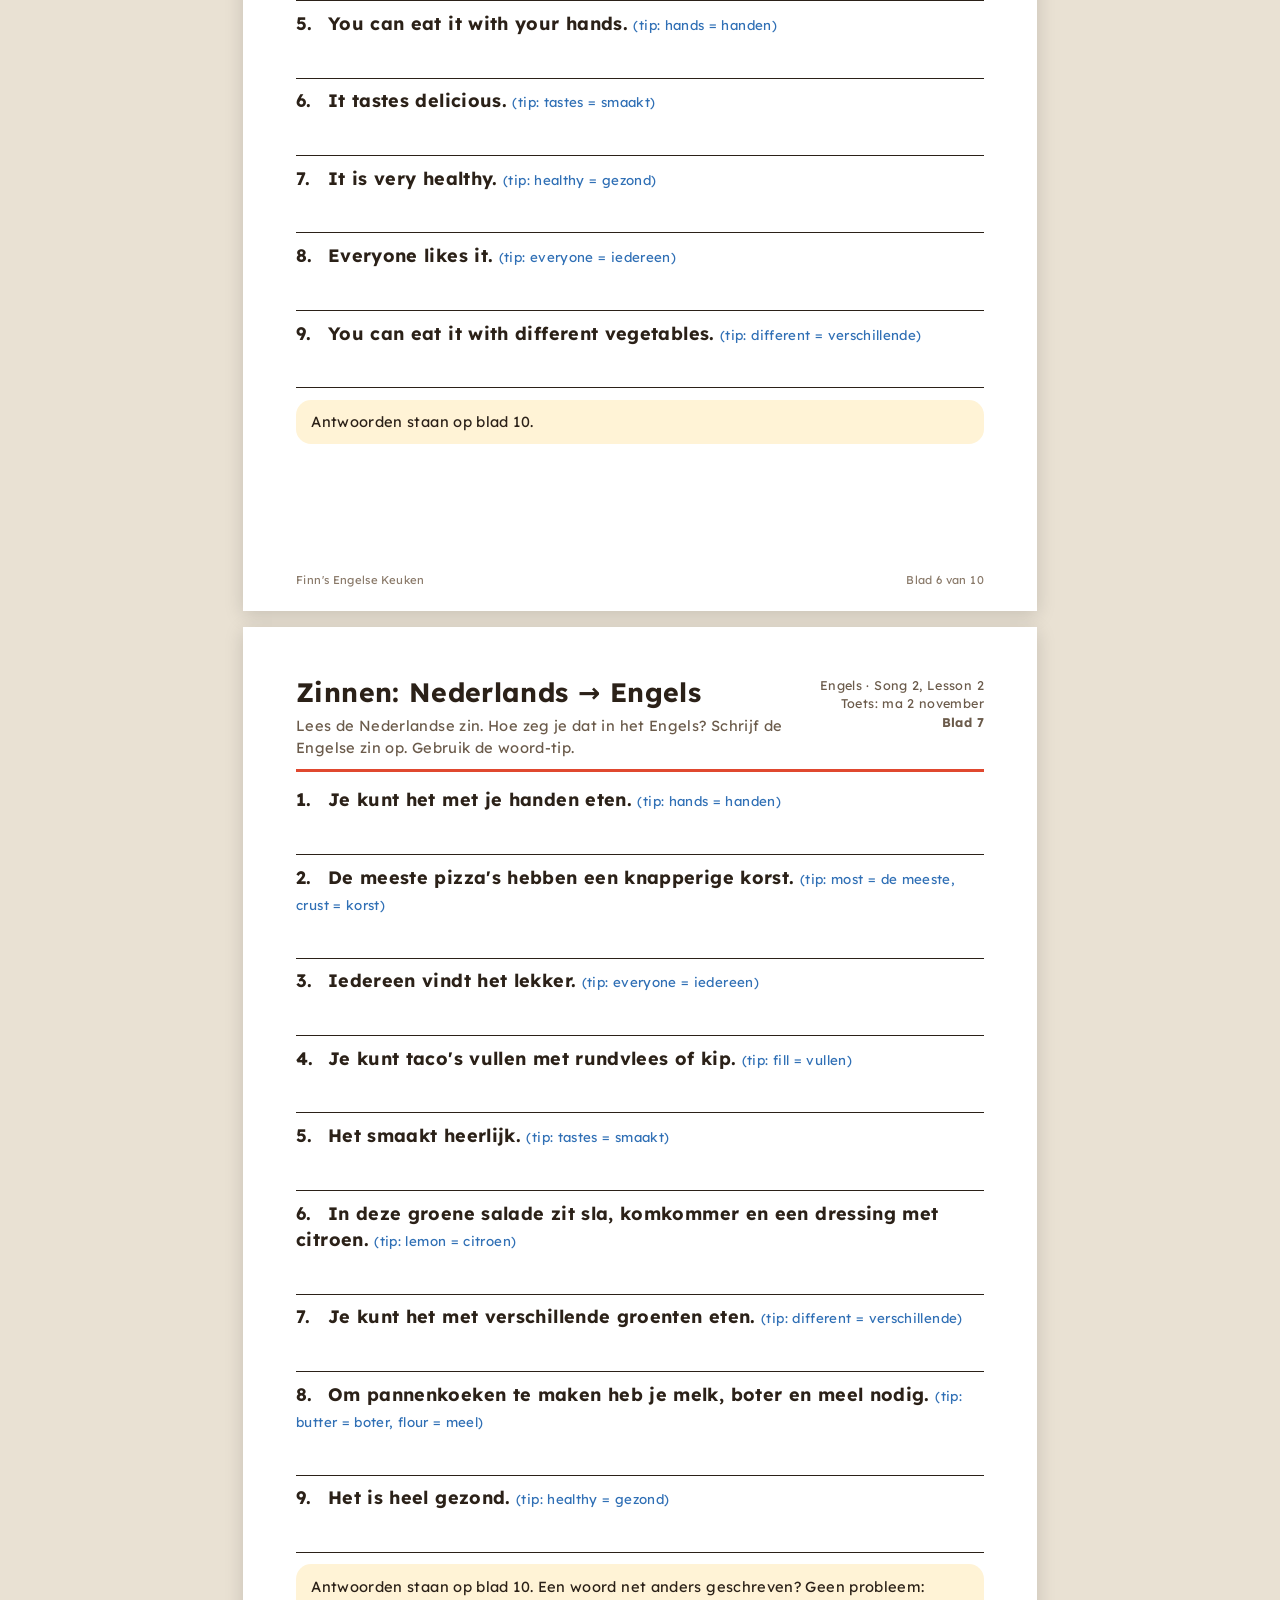
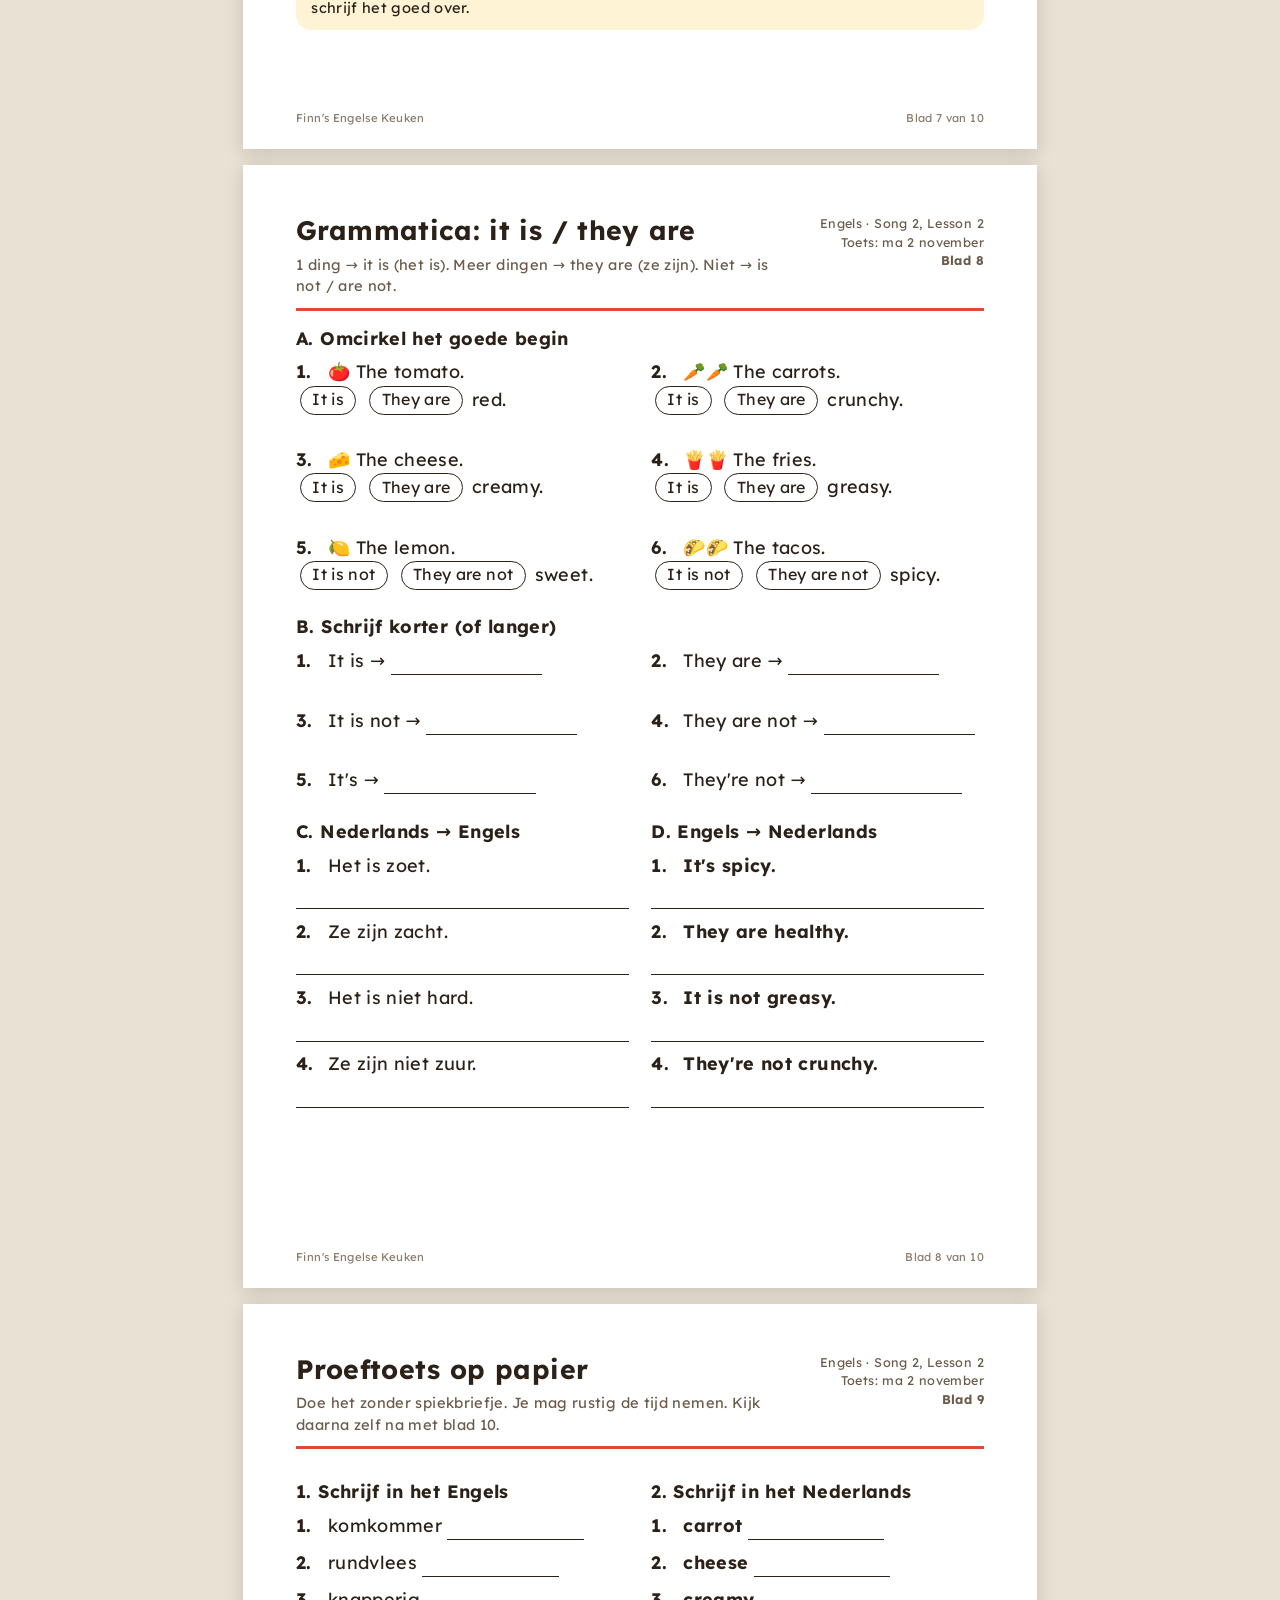
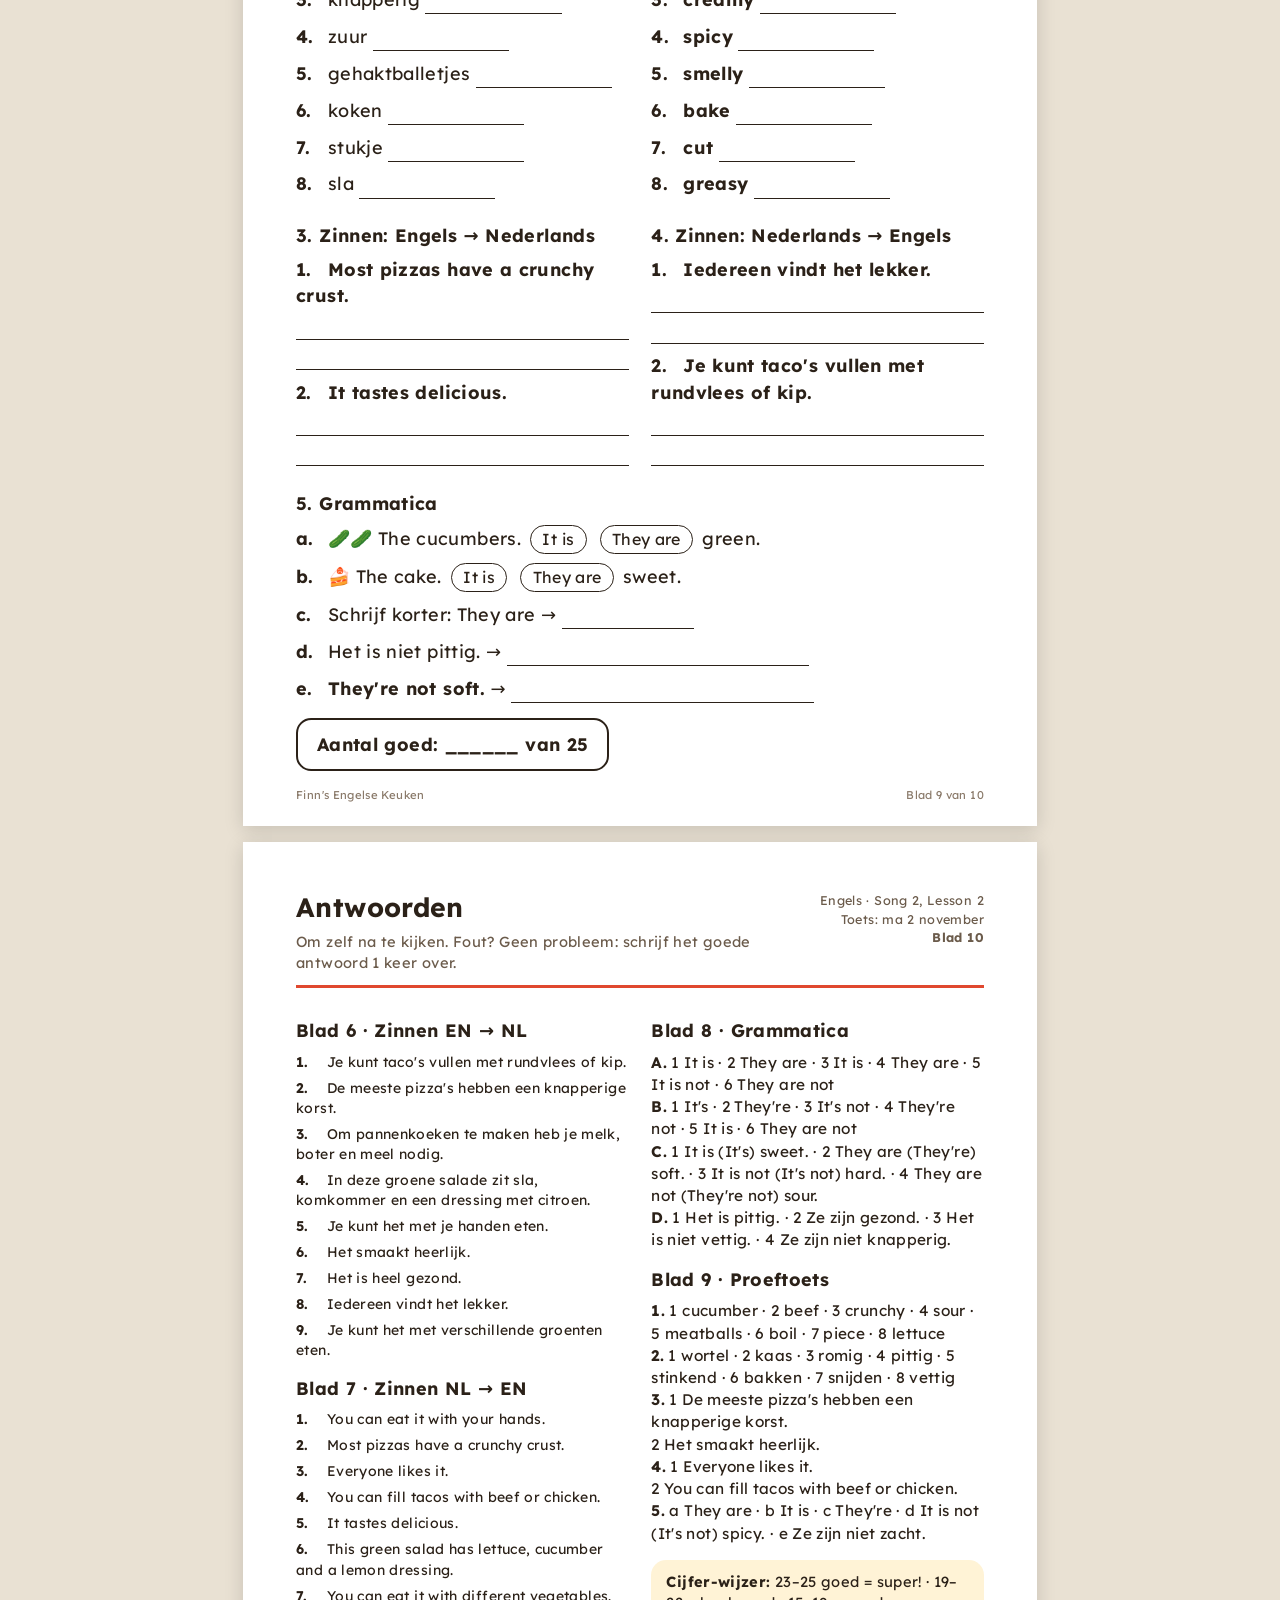
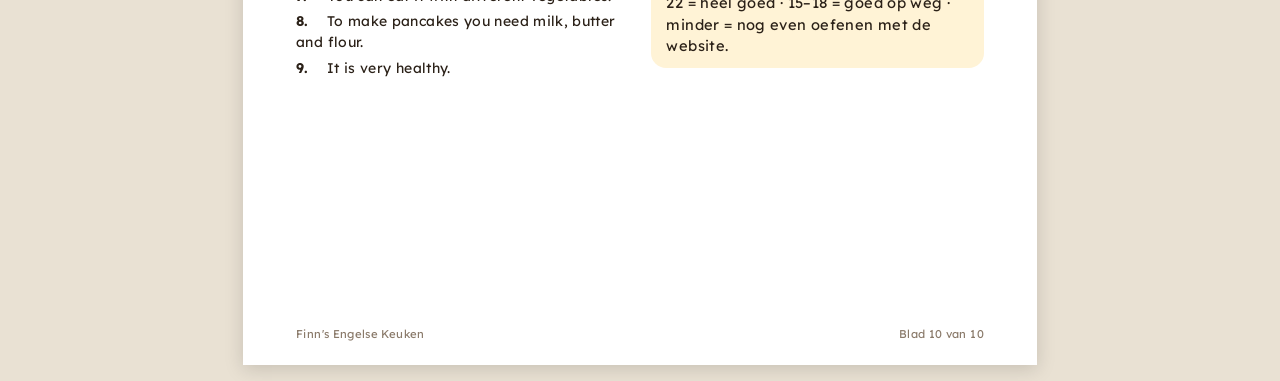
==== commit 05b7bca6: "Zinnen ook van Nederlands naar Engels oefenen" ====
--- a/print.html
+++ b/print.html
@@ -59,11 +59,11 @@
 const pages = [];
 
 // 1 Planning
-pages.push(`${head('Mijn plan tot de toets', 'Vink af wat je gedaan hebt en kleur een ster. Elke dag een klein beetje!', 1)}
+pages.push(`${head('Mijn plan tot de toets', 'Vink af en kleur een ster. Donderdag kort, vrijdag vrij (of inhalen). Lukt een dag niet? Schuif gewoon een dag op.', 1)}
 <table class="plan" style="font-size:11.5pt"><tr><th style="width:24mm">Dag</th><th>Wat ga ik doen?</th><th style="width:16mm">Tijd</th><th style="width:16mm">Klaar</th><th style="width:16mm">Ster</th></tr>
 ${P.map(d => `<tr><td><b>${esc(d.day)}</b></td><td><b>${esc(d.title)}</b><br><span style="font-size:9.5pt">${d.tasks.map(t => esc(t.text)).join(' · ')}</span></td><td>${d.test ? 'toets' : d.min ? d.min + ' min' : 'vrij'}</td><td style="text-align:center"><span class="chk"></span></td><td style="text-align:center"><span class="star">★</span></td></tr>`).join('')}
 </table>
-<div class="tip"><b>Donderdag</b> ben je 's middags weg: dan alleen een kort rondje. <b>Vrijdag</b> is vrij (of inhaaldag). Lukt een dag niet? Geen probleem, schuif gewoon een dag op.</div>`);
+`);
 
 // 2-3 Woordkaartjes
 const cardsHtml = ws => `<div class="cards">${ws.map(w => `<div class="fc"><div><span class="lab">Engels</span><span class="pic">${w.pic}</span><span class="en">${esc(w.en)}</span></div><div class="nl"><span class="lab">Nederlands</span><span>${esc(w.nl)}</span></div></div>`).join('')}</div>`;
@@ -86,11 +86,17 @@
 // 6 Zinnen
 pages.push(`${head('Zinnen: Engels → Nederlands', 'Lees de Engelse zin hardop. Wat betekent hij? Schrijf de Nederlandse zin op. De woord-tip helpt je.', 6)}
 ${L.phrases.map((p, i) => `<div class="q"><span class="num">${i + 1}.</span> <b>${esc(p.en)}</b> <span style="font-size:10pt;color:#2F6FB5">(tip: ${esc(p.tip)})</span><div class="lines"></div></div>`).join('')}
-<div class="tip">Antwoorden staan op blad 9.</div>`);
+<div class="tip">Antwoorden staan op blad 10.</div>`);
+
+// 7 Zinnen NL->EN
+const ordP = [4,1,7,0,5,3,8,2,6];
+pages.push(`${head('Zinnen: Nederlands → Engels', 'Lees de Nederlandse zin. Hoe zeg je dat in het Engels? Schrijf de Engelse zin op. Gebruik de woord-tip.', 7)}
+${ordP.map(i => L.phrases[i]).map((p, i) => `<div class="q"><span class="num">${i + 1}.</span> <b>${esc(p.nl)}</b> <span style="font-size:10pt;color:#2F6FB5">(tip: ${esc(p.tip)})</span><div class="lines"></div></div>`).join('')}
+<div class="tip">Antwoorden staan op blad 10. Een woord net anders geschreven? Geen probleem: schrijf het goed over.</div>`);
 
 // 7 Grammatica
 const gA = [['🍅','The tomato.','red.','It is','They are'],['🥕🥕','The carrots.','crunchy.','It is','They are'],['🧀','The cheese.','creamy.','It is','They are'],['🍟🍟','The fries.','greasy.','It is','They are'],['🍋','The lemon.','sweet.','It is not','They are not'],['🌮🌮','The tacos.','spicy.','It is not','They are not']];
-pages.push(`${head('Grammatica: it is / they are', '1 ding → it is (het is). Meer dingen → they are (ze zijn). Niet → is not / are not.', 7)}
+pages.push(`${head('Grammatica: it is / they are', '1 ding → it is (het is). Meer dingen → they are (ze zijn). Niet → is not / are not.', 8)}
 <h2>A. Omcirkel het goede begin</h2>
 <div class="two">${gA.map((g, i) => `<div class="q"><span class="num">${i + 1}.</span> ${g[0]} ${g[1]}<br><span class="circle">${g[3]}</span> <span class="circle">${g[4]}</span> ${g[2]}</div>`).join('')}</div>
 <h2>B. Schrijf korter (of langer)</h2>
@@ -103,12 +109,13 @@
 // 8 Proeftoets
 const tNE = ['cucumber','beef','crunchy','sour','meatballs','boil','piece','lettuce'].map(id => L.words.find(w => w.id === id));
 const tEN = ['carrot','cheese','creamy','spicy','smelly','bake','cut','greasy'].map(id => L.words.find(w => w.id === id));
-const tP = [L.phrases[1], L.phrases[5], L.phrases[7], L.phrases[0]];
-pages.push(`${head('Proeftoets op papier', 'Doe het zonder spiekbriefje. Je mag rustig de tijd nemen. Kijk daarna zelf na met blad 9.', 8)}
+const tP = [L.phrases[1], L.phrases[5]]; const tPn = [L.phrases[7], L.phrases[0]];
+pages.push(`${head('Proeftoets op papier', 'Doe het zonder spiekbriefje. Je mag rustig de tijd nemen. Kijk daarna zelf na met blad 10.', 9)}
 <div class="two"><div><h2>1. Schrijf in het Engels</h2>${tNE.map((w,i)=>`<div class="q"><span class="num">${i+1}.</span> ${esc(w.nl)} <span style="display:inline-block;width:36mm;border-bottom:1.5px solid #2B2118">&nbsp;</span></div>`).join('')}</div>
 <div><h2>2. Schrijf in het Nederlands</h2>${tEN.map((w,i)=>`<div class="q"><span class="num">${i+1}.</span> <b>${esc(w.en)}</b> <span style="display:inline-block;width:36mm;border-bottom:1.5px solid #2B2118">&nbsp;</span></div>`).join('')}</div></div>
-<h2>3. Wat betekent de zin?</h2>${tP.map((p,i)=>`<div class="q"><span class="num">${i+1}.</span> <b>${esc(p.en)}</b><div class="lines" style="height:8mm"></div></div>`).join('')}
-<h2>4. Grammatica</h2>
+<div class="two"><div><h2>3. Zinnen: Engels → Nederlands</h2>${tP.map((p,i)=>`<div class="q"><span class="num">${i+1}.</span> <b>${esc(p.en)}</b><div class="lines" style="height:8mm"></div><div class="lines" style="height:8mm"></div></div>`).join('')}
+</div><div><h2>4. Zinnen: Nederlands → Engels</h2>${tPn.map((p,i)=>`<div class="q"><span class="num">${i+1}.</span> <b>${esc(p.nl)}</b><div class="lines" style="height:8mm"></div><div class="lines" style="height:8mm"></div></div>`).join('')}</div></div>
+<h2>5. Grammatica</h2>
 <div class="q"><span class="num">a.</span> 🥒🥒 The cucumbers. <span class="circle">It is</span> <span class="circle">They are</span> green.</div>
 <div class="q"><span class="num">b.</span> 🍰 The cake. <span class="circle">It is</span> <span class="circle">They are</span> sweet.</div>
 <div class="q"><span class="num">c.</span> Schrijf korter: They are → <span style="display:inline-block;width:35mm;border-bottom:1.5px solid #2B2118">&nbsp;</span></div>
@@ -117,20 +124,22 @@
 <div style="margin-top:4mm"><span class="score">Aantal goed: ______ van 25</span></div>`);
 
 // 9 Antwoorden
-pages.push(`${head('Antwoorden', 'Om zelf na te kijken. Fout? Geen probleem: schrijf het goede antwoord 1 keer over.', 9)}
+pages.push(`${head('Antwoorden', 'Om zelf na te kijken. Fout? Geen probleem: schrijf het goede antwoord 1 keer over.', 10)}
 <div class="two"><div>
-<h2>Blad 6 · Zinnen</h2>${L.phrases.map((p,i)=>`<div class="q" style="font-size:11.5pt"><span class="num">${i+1}.</span> ${esc(p.nl)}</div>`).join('')}
+<h2>Blad 6 · Zinnen EN → NL</h2>${L.phrases.map((p,i)=>`<div class="q" style="font-size:10.5pt;margin-bottom:1.5mm"><span class="num">${i+1}.</span> ${esc(p.nl)}</div>`).join('')}
+<h2>Blad 7 · Zinnen NL → EN</h2>${ordP.map(i=>L.phrases[i]).map((p,i)=>`<div class="q" style="font-size:10.5pt;margin-bottom:1.5mm"><span class="num">${i+1}.</span> ${esc(p.en)}</div>`).join('')}
 </div><div>
-<h2>Blad 7 · Grammatica</h2>
+<h2>Blad 8 · Grammatica</h2>
 <div style="font-size:11.5pt"><b>A.</b> 1 It is · 2 They are · 3 It is · 4 They are · 5 It is not · 6 They are not<br>
 <b>B.</b> 1 It's · 2 They're · 3 It's not · 4 They're not · 5 It is · 6 They are not<br>
 <b>C.</b> 1 It is (It's) sweet. · 2 They are (They're) soft. · 3 It is not (It's not) hard. · 4 They are not (They're not) sour.<br>
 <b>D.</b> 1 Het is pittig. · 2 Ze zijn gezond. · 3 Het is niet vettig. · 4 Ze zijn niet knapperig.</div>
-<h2>Blad 8 · Proeftoets</h2>
+<h2>Blad 9 · Proeftoets</h2>
 <div style="font-size:11.5pt"><b>1.</b> ${tNE.map((w,i)=>`${i+1} ${esc(w.en)}`).join(' · ')}<br>
 <b>2.</b> ${tEN.map((w,i)=>`${i+1} ${esc(w.nl)}`).join(' · ')}<br>
 <b>3.</b> ${tP.map((p,i)=>`${i+1} ${esc(p.nl)}`).join('<br>')}<br>
-<b>4.</b> a They are · b It is · c They're · d It is not (It's not) spicy. · e Ze zijn niet zacht.</div>
+<b>4.</b> ${tPn.map((p,i)=>`${i+1} ${esc(p.en)}`).join('<br>')}<br>
+<b>5.</b> a They are · b It is · c They're · d It is not (It's not) spicy. · e Ze zijn niet zacht.</div>
 <div class="tip" style="margin-top:4mm;font-size:11pt"><b>Cijfer-wijzer:</b> 23–25 goed = super! · 19–22 = heel goed · 15–18 = goed op weg · minder = nog even oefenen met de website.</div>
 </div></div>`);
 
